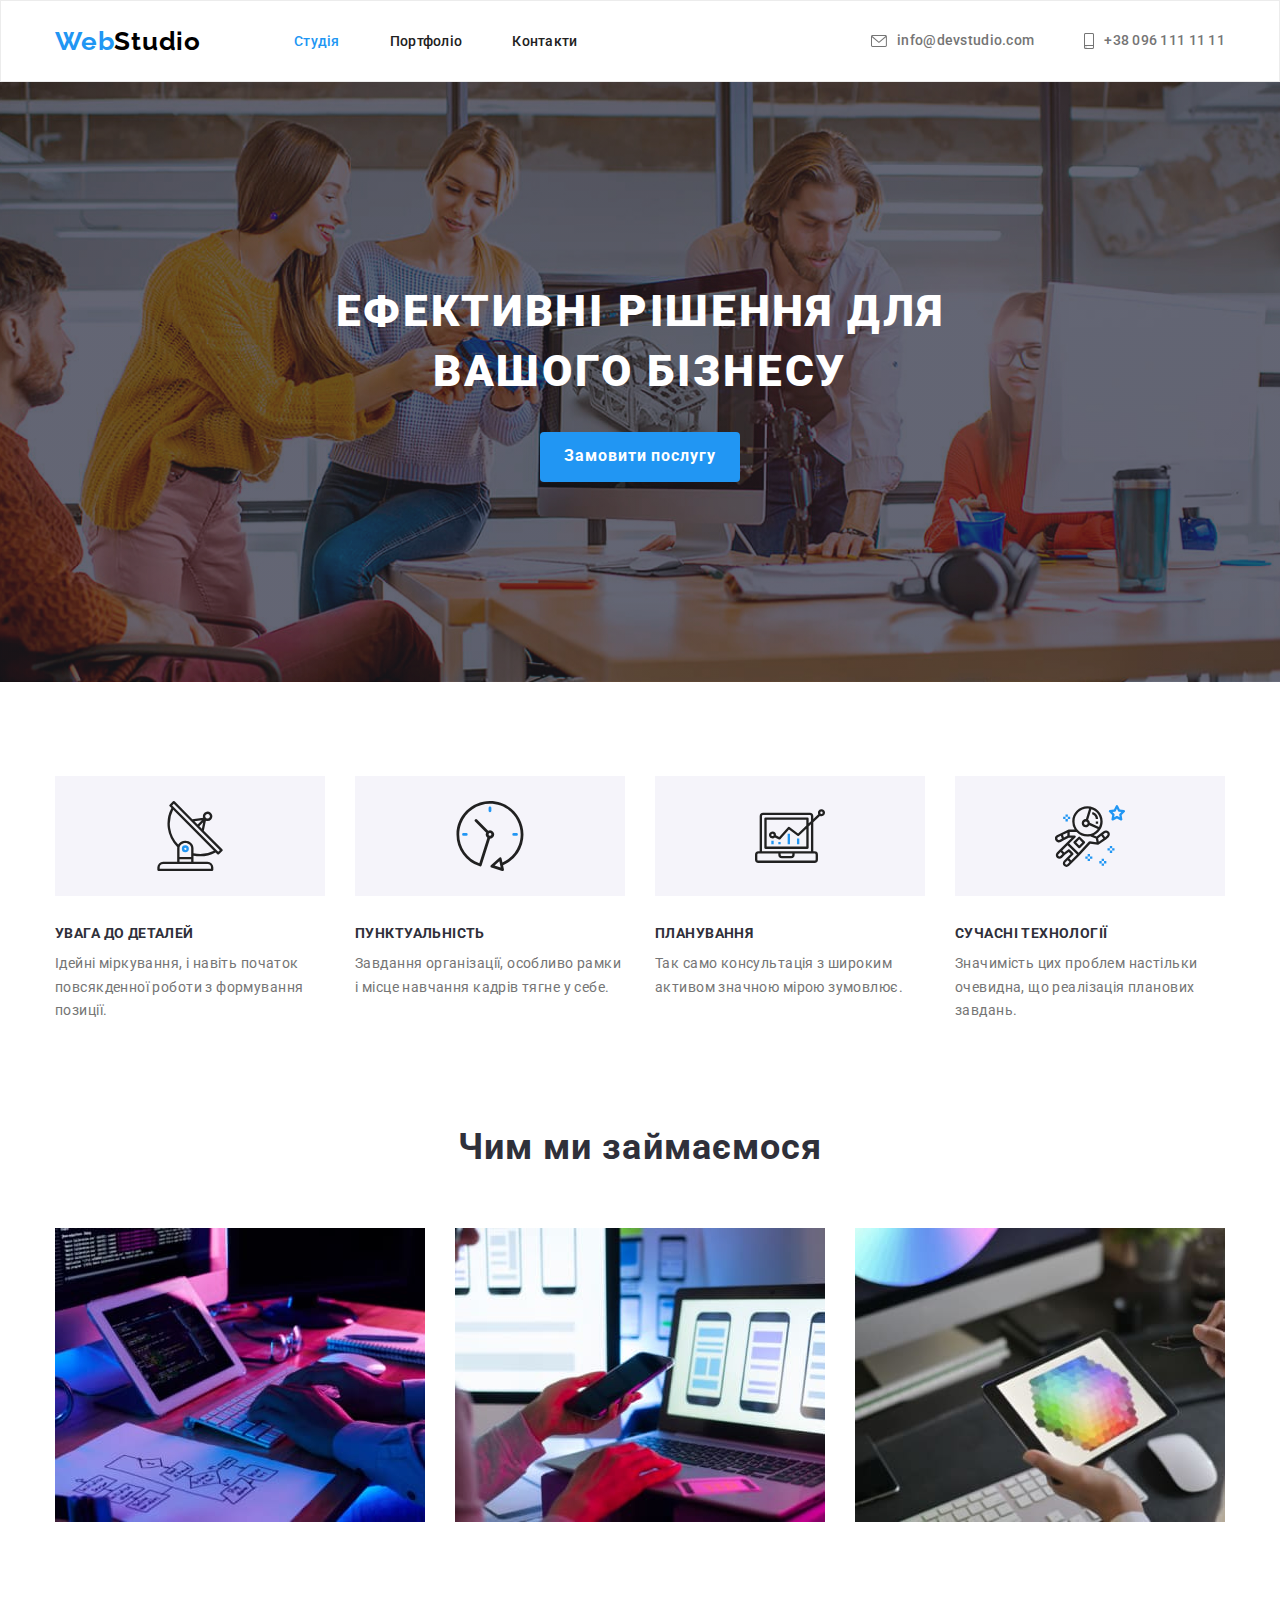
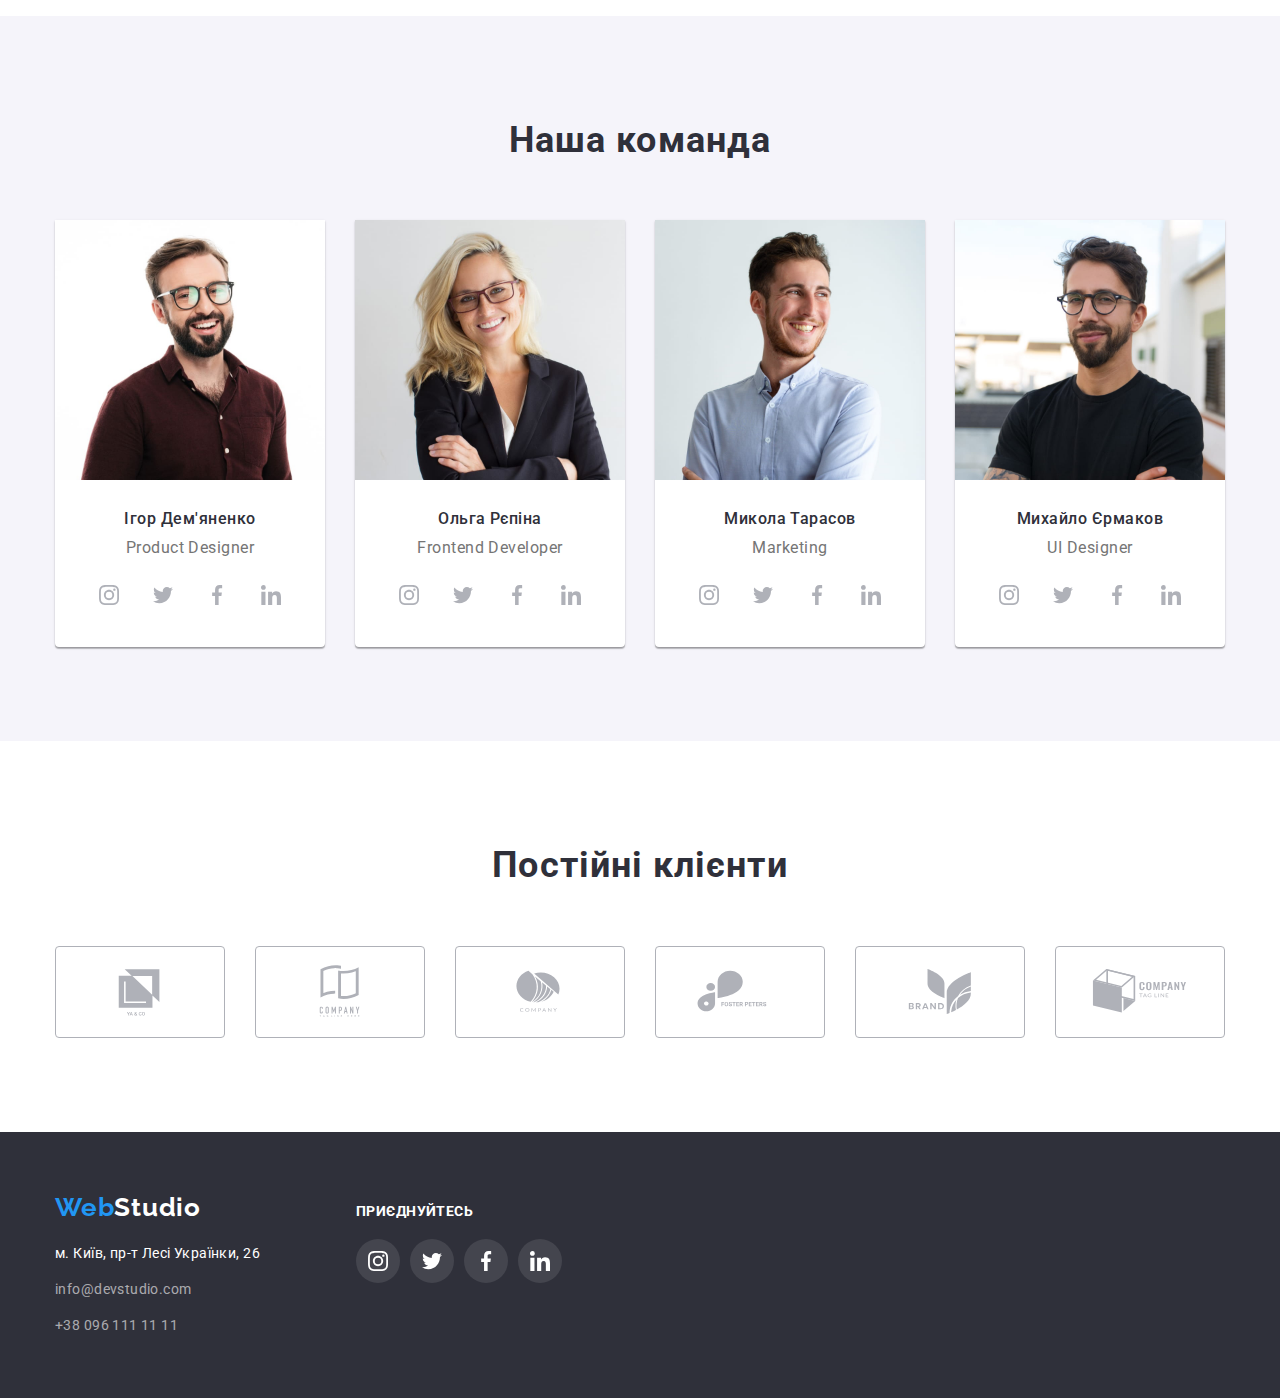
==== index.html @ c1d5f066 "Initial commit" ====
<!DOCTYPE html>
<html lang="uk">
  <head>
    <meta charset="UTF-8" />
    <meta http-equiv="X-UA-Compatible" content="IE=edge" />
    <meta name="viewport" content="width=device-width, initial-scale=1.0" />
    <title>Document</title>
    <!-- Шріфти -->

    <link
      href="https://fonts.googleapis.com/css2?family=Oleo+Script&family=Raleway:wght@700&family=Roboto:wght@400;500;700;900&display=swap"
      rel="stylesheet"
    />
    <link rel="preconnect" href="https://fonts.googleapis.com" />
    <link rel="preconnect" href="https://fonts.gstatic.com" crossorigin />

    <!-- Нормалізатор -->
    <link
      rel="stylesheet"
      href="https://cdnjs.cloudflare.com/ajax/libs/modern-normalize/1.1.0/modern-normalize.css"
    />
    <!-- Стилі CSS -->

    <link rel="stylesheet" href="./css/styles.css" />
  </head>
  <body>
    <!-- Шапка -->

    <header class="page-header">
      <!-- Навигація -->

      <div class="container">
        <div class="nav-contact">
          <nav class="site-nav">
            <a href="./index.html" class="logo">
              <span class="logo-accent">Web</span>Studio
            </a>
            <ul class="nav-links list">
              <li class="navi-links">
                <a href="./index.html" class="links current">Студія</a>
              </li>
              <li class="navi-links">
                <a href="portfolio.html" class="links">Портфоліо</a>
              </li>
              <li class="navi-links">
                <a href="./index.html" class="links">Контакти</a>
              </li>
            </ul>
          </nav>

          <!-- Контакти -->
          <ul class="contacts list">
            <li class="contacts-items">
              <a href="mailto:info@devstudio.com" class="contact-links list">
                <svg class="icon-contact" width="16" height="12">
                  <use href="./images/icons.svg#icon-envelope"></use>
                </svg>
              info@devstudio.com
              </a>
            </li>
            <li class="contacts-items">
              <a href="tel:+380961111111" class="contact-links list">
                <svg class="icon-contact" width="10" height="16">
                  <use href="./images/icons.svg#icon-smartphone"></use>
                </svg>
                +38 096 111 11 11
              </a>
            </li>
          </ul>
        </div>
      </div>
    </header>
    <main>
      <!-- Герой -->
      <section class="hero section">
        <div class="bg-image">
        <div class="container">
          <h1 class="hero-title">ЕФЕКТИВНІ РІШЕННЯ ДЛЯ ВАШОГО БІЗНЕСУ</h1>
          <button type="button" class="hero-btn">Замовити послугу</button>
        </div>
      </div>
      </section>
      <!-- Особливості -->
      <section class="section">
        <div class="container">
          <h2 class="visually-hidden">Особливості</h2>
          <ul class="feature list">
            <li class="features-items">
              <div class="features-container">
                <div class="icon">
              <svg width="70" height="70" class="feature-icons">
                <use href="./images/icons.svg#icon-antenna">
                </use> 
              </svg>
            </div>
              <h3 class="features-titles">УВАГА ДО ДЕТАЛЕЙ</h3>
              <p class="features-text">
                Ідейні міркування, і навіть початок повсякденної роботи з
                формування позиції.
              </p>
            </div>
            </li>
            <li class="features-items">
              <div class="features-container">
                <div class="icon">
              <svg width="70" height="70" class="feature-icons">
                <use href="./images/icons.svg#icon-clock">
                </use> 
              </svg>
            </div>
              <h3 class="features-titles">ПУНКТУАЛЬНІСТЬ</h3>
              <p class="features-text">
                Завдання організації, особливо рамки і місце навчання кадрів
                тягне у себе.
              </p>
            </div>
            </li>
            <li class="features-items">
              <div class="features-container">
                <div class="icon">
              <svg width="70" height="70" class="feature-icons">
                <use href="./images/icons.svg#icon-diagram">
                </use> 
              </svg>
              </div>
              <h3 class="features-titles">ПЛАНУВАННЯ</h3>
              <p class="features-text">
                Так само консультація з широким активом значною мірою зумовлює.
              </p>
            </div>
            </li>
            <li class="features-items">
              <div class="features-container">
                <div class="icon">
              <svg width="70" height="70" class="feature-icons">
                <use href="./images/icons.svg#icon-astronaut">
                </use> 
              </svg>
            </div>
              <h3 class="features-titles">СУЧАСНІ ТЕХНОЛОГІЇ</h3>
              <p class="features-text">
                Значимість цих проблем настільки очевидна, що реалізація
                планових завдань.
              </p>
            </div>
            </li>
          </ul>
        </div>
      </section>
      <!-- Чим займоемось -->
      <section class="about-us section">
        <div class="container">
          <h2 class="section-title">Чим ми займаємося</h2>
          <ul class="about-list list">
            <li>
              <img
                src="./images/box1.jpg"
                alt="Зображення процесу програмування"
                width="370"
              />
            </li>
            <li>
              <img
                src="./images/box2.jpg"
                alt="Зображення процесу дизайну блоків"
                width="370"
              />
            </li>
            <li>
              <img
                src="./images/box3.jpg"
                alt="Зображення процесу вибору кольору"
                width="370"
              />
            </li>
          </ul>
        </div>
      </section>
      <!-- Наша команда -->
      <section class="team section">
        <div class="container">
          <h2 class="section-title">Наша команда</h2>
          <ul class="team-list list">
            <li class="team-member">
              <img
                src="./images/img1.jpg"
                alt="Дизайнер продукта"
                width="270"
              />
              <div class="text">
                <h3 class="team-name">Ігор Дем'яненко</h3>
                <p lang="en" class="team-position">Product Designer</p>
               <!-- СОЦІАЛЬНІ МЕРЕЖІ  -->
                <ul class="team-social-list list">
                  <li class="team-social-item">
                    <a href="#" class="team-social-link link ">
                    <svg width="20" height="20" class="team-social-icons">
                    <use  href="./images/icons.svg#icon-instagram">
                    </use>
                  </svg>
                </a>
                </li>
                  <li class="team-social-item">
                    <a href="#" class="team-social-link link ">
                    <svg width="20" height="20" class="team-social-icons">
                    <use  href="./images/icons.svg#icon-twitter">
                    </use>
                  </svg>
                </a>
                </li>
                  <li class="team-social-item">
                    <a href="#" class="team-social-link link ">
                    <svg width="20" height="20" class="team-social-icons">
                    <use  href="./images/icons.svg#icon-facebook">
                    </use>
                  </svg>
                </a>
                </li>
                  <li class="team-social-item">
                    <a href="#" class="team-social-link link ">
                    <svg width="20" height="20" class="team-social-icons">
                    <use href="./images/icons.svg#icon-linkedin">
                    </use>
                  </svg>
                </a>
                </li>
                </ul>
              </div>
            </li>
            <li class="team-member">
              <img
                src="./images/img2.jpg"
                alt="Фронтенд розробник"
                width="270"
              />
              <div class="text">
                <h3 class="team-name">Ольга Рєпіна</h3>
                <p lang="en" class="team-position">Frontend Developer</p>
                <ul class="team-social-list list">
                  <li class="team-social-item">
                    <a href="#" class="team-social-link link ">
                    <svg width="20" height="20" class="team-social-icons">
                    <use  href="./images/icons.svg#icon-instagram">
                    </use>
                  </svg>
                </a>
                </li>
                  <li class="team-social-item">
                    <a href="#" class="team-social-link link ">
                    <svg width="20" height="20" class="team-social-icons">
                    <use  href="./images/icons.svg#icon-twitter">
                    </use>
                  </svg>
                </a>
                </li>
                  <li class="team-social-item">
                    <a href="#" class="team-social-link link ">
                    <svg width="20" height="20" class="team-social-icons">
                    <use  href="./images/icons.svg#icon-facebook">
                    </use>
                  </svg>
                </a>
                </li>
                  <li class="team-social-item">
                    <a href="#" class="team-social-link link ">
                    <svg width="20" height="20" class="team-social-icons">
                    <use href="./images/icons.svg#icon-linkedin">
                    </use>
                  </svg>
                </a>
                </li>
                </ul>
              </div>
            </li>
            <li class="team-member">
              <img src="./images/img3.jpg" alt="Маркетолог" width="270" />
              <div class="text">
                <h3 class="team-name">Микола Тарасов</h3>
                <p lang="en" class="team-position">Marketing</p>
                <ul class="team-social-list list">
                  <li class="team-social-item">
                    <a href="#" class="team-social-link link ">
                    <svg width="20" height="20" class="team-social-icons">
                    <use  href="./images/icons.svg#icon-instagram">
                    </use>
                  </svg>
                </a>
                </li>
                  <li class="team-social-item">
                    <a href="#" class="team-social-link link ">
                    <svg width="20" height="20" class="team-social-icons">
                    <use  href="./images/icons.svg#icon-twitter">
                    </use>
                  </svg>
                </a>
                </li>
                  <li class="team-social-item">
                    <a href="#" class="team-social-link link ">
                    <svg width="20" height="20" class="team-social-icons">
                    <use  href="./images/icons.svg#icon-facebook">
                    </use>
                  </svg>
                </a>
                </li>
                  <li class="team-social-item">
                    <a href="#" class="team-social-link link ">
                    <svg width="20" height="20" class="team-social-icons">
                    <use href="./images/icons.svg#icon-linkedin">
                    </use>
                  </svg>
                </a>
                </li>
                </ul>
              </div>
            </li>
            <li class="team-member">
              <img
                src="./images/img4.jpg"
                alt="Дизайнер інтерфейсу користувача"
                width="270"
              />
              <div class="text">
                <h3 class="team-name">Михайло Єрмаков</h3>
                <p lang="en" class="team-position">UI Designer</p>
                <ul class="team-social-list list">
                  <li class="team-social-item">
                    <a href="#" class="team-social-link link ">
                    <svg width="20" height="20" class="team-social-icons">
                    <use  href="./images/icons.svg#icon-instagram">
                    </use>
                  </svg>
                </a>
                </li>
                  <li class="team-social-item">
                    <a href="#" class="team-social-link link ">
                    <svg width="20" height="20" class="team-social-icons">
                    <use  href="./images/icons.svg#icon-twitter">
                    </use>
                  </svg>
                </a>
                </li>
                  <li class="team-social-item">
                    <a href="#" class="team-social-link link ">
                    <svg width="20" height="20" class="team-social-icons">
                    <use  href="./images/icons.svg#icon-facebook">
                    </use>
                  </svg>
                </a>
                </li>
                  <li class="team-social-item">
                    <a href="#" class="team-social-link link ">
                    <svg width="20" height="20" class="team-social-icons">
                    <use href="./images/icons.svg#icon-linkedin">
                    </use>
                  </svg>
                </a>
                </li>
                </ul>
              </div>
            </li>
          </ul>
        </div>
        </div>
      </section>
      <section class="customers section">
        <div class="container">
          <h2 class="section-title">Постійні клієнти</h2>
          <ul class="customer-list list">
            <li class="customer-item">
              <a href="#" class="customer-link link">
                <svg width="106" height="60" class="customer-icons">
                  <use href="./images/icons.svg#icon-logo"></use>
                </svg>
              </a>
            </li>
            <li class="customer-item">
              <a href="#" class="customer-link link">
                <svg width="106" height="60"  class="customer-icons">
                  <use href="./images/icons.svg#icon-logo-1"></use>
                </svg>
              </a>
            </li>
            <li class="customer-item">
              <a href="#" class="customer-link link">
                <svg width="106" height="60"  class="customer-icons">
                  <use href="./images/icons.svg#icon-logo-2"></use>
                </svg>
              </a>
            </li>
            <li class="customer-item">
              <a href="#" class="customer-link link">
                <svg width="170" height="60"  class="customer-icons">
                  <use href="./images/icons.svg#icon-logo-3"></use>
                </svg>
              </a>
            </li>
            <li class="customer-item">
              <a href="#" class="customer-link link">
                <svg width="106" height="60"  class="customer-icons">
                  <use href="./images/icons.svg#icon-logo-4"></use>
                </svg>
              </a>
            </li>
            <li class="customer-item">
              <a href="#" class="customer-link link">
                <svg width="106" height="60"  class="customer-icons">
                  <use href="./images/icons.svg#icon-logo-5"></use>
                </svg>
              </a>
            </li>
          </ul>
        </div>
      </section>
    </main>
    <!-- Адреса -->
    <footer class="footer">
      <div class="container footer-all">
        <div class=" footer-logo-address">
        <a href="./index.html" class="footer-logo"
          ><span class="footer-logo-accent">Web</span>Studio</a
        >
        <address class="footer-adr">
          <ul class="footer-contacts list">
            <li class="contact">
              <a href="https://goo.gl/maps/tn2TmSSjCfkxeCu89" class="address"
                >м. Київ, пр-т Лесі Українки, 26</a
              >
            </li>
            <li class="contact">
              <a href="mailto:info@devstudio.com" class="contact-links"
                >info@devstudio.com</a
              >
            </li>
            <li class="contact">
              <a href="tel:+380961111111" class="contact-links"
                >+38 096 111 11 11</a
              >
            </li>
          </ul>
        </address>
      </div>
        <div class="social-links">
            <h2 class="social-title">ПРИЄДНУЙТЕСЬ</h2>
            <ul class="footer-social-list list">
              <li class="footer-social-item">
                <a href="#" class="footer-social-link link ">
                <svg width="20" height="20" class="footer-social-icons">
                <use  href="./images/icons.svg#icon-instagram">
                </use>
              </svg>
            </a>
            </li>
              <li class="footer-social-item">
                <a href="#" class="footer-social-link link ">
                <svg width="20" height="20" class="footer-social-icons">
                <use  href="./images/icons.svg#icon-twitter">
                </use>
              </svg>
            </a>
            </li>
              <li class="footer-social-item">
                <a href="#" class="footer-social-link link ">
                <svg width="20" height="20" class="footer-social-icons">
                <use  href="./images/icons.svg#icon-facebook">
                </use>
              </svg>
            </a>
            </li>
              <li class="footer-social-item">
                <a href="#" class="footer-social-link link ">
                <svg width="20" height="20" class="footer-social-icons">
                <use href="./images/icons.svg#icon-linkedin">
                </use>
              </svg>
            </a>
            </li>
            </ul>
        </div>
      </div>
    </footer>
  </body>
</html>
---- css/styles.css ----
/*________TEXT COLORES________ */

/* primary-text-color #757575 grey + contacts */
/* secondary-text-color #212121 black */
/* third-text-color #FFFFFF white + adress rgba 0.6*/
/* accent-text-color #2196F3 blue */

/* ________BACKGROUND COLORS________ */
/* primary-bg-color #FFFFFF white */
/* secondary-bg-color #2F303A darck grey*/
/* third-bg-color #F5F4FA ash*/
/* forth-bg-color #f5f5f5 */

/* ________START________ */

:root {
  --logo: #000000;
  --btn-hover: #188ce8;
  --primary-text-color: #757575;
  --secondary-text-color: #212121;
  --third-text-color: #ffffff;
  --accent-text-color: #2196f3;
  --primary-bg-color: #ffffff;
  --secondary-bg-color: #2f303a;
  --third-bg-color: #f5f4fa;
  --forth-bg-color: #f5f5f5;
  --icons:#AFB1B8;
}
p,
h1,
h2,
h3,
h4,
h5,
h6 {
  margin: 0px;
}

ul {
  margin: 0px;
  padding-left: 0px;
}

body {
  font-family: "Roboto", sans-serif;
  background-color: var(--primary-bg-color);
  color: var(--secondary-bg-color);
  font-size: 14px;
}

.section {
  padding: 94px 0px;
}
.section:last-child {
  padding: 94px 0px;
}

.container {
  width: 1200px;
  padding: 0 15px;
  margin: 0 auto;
  /* background: teal;
  border: 1px solid red; */
}

/*________UTILITIES CLASSES________ */

.list {
  list-style: none;
  text-decoration: none;
  padding: 0px;
  margin: 0px;
}

img {
  display: block;
  max-width: 100%;
  height: auto;
}

h1,
h2,
h3,
h4,
h5,
h6,
p {
  margin: 0px;
}
ul,
ol {
  padding-left: 0px;
  margin: 0px;
}
/* ________ШАПКА________*/

.page-header {
  border: 1px solid #ECECEC;
}

.nav-contact {
  display: flex;
}
/*________НАВІГАЦІЯ________*/

.site-nav {
  display: flex;
  align-items: center;
  margin-right: auto;
}

.logo {
  margin-right: 93px;
  text-decoration: none;
  font-family: "Raleway";
  font-weight: 700;
  font-size: 26px;
  line-height: 1.19;
  letter-spacing: 0.03em;
  color: var(--logo);
}
.logo-accent {
  font-family: "Raleway" sans-serif;
  font-weight: 700;
  font-size: 26px;
  line-height: 1.19;
  letter-spacing: 0.03em;
  color: var(--accent-text-color);
}

.links {
  display: inline-block;
}
.nav-links .links {
  text-decoration: none;
  font-weight: 500;
  line-height: 1.14;
  letter-spacing: 0.02em;
  color: var(--secondary-text-color);
}
.nav-links {
  display: flex;
  align-items: center;
  gap: 50px;
}
.nav-links .links:hover,
.nav-links .links:focus {
  color: var(--accent-text-color);
}
.nav-links:last-child {
  margin-right: auto;
}
.nav-links .current {
  color: var(--accent-text-color);
}

/* ________КОНТАКТИ________*/

.contacts .contact-links {
  color: var(--primary-text-color);
  font-weight: 500;
  line-height: 1.14;
  letter-spacing: 0.02em;
}

.contact-links{
  display: flex;
  align-items: center;
}

.icon-contact{
  margin-right: 10px;
  fill: currentColor;
}
.contacts .contact-links:hover{
  color: var(--accent-text-color);
}
.contact-links:hover .icon-contact{
fill: var(--accent-text-color);
}
.contacts {
  display: flex;
  align-items: center;
}

.contacts-items {
  padding: 32px 0;
  margin-right: 50px;
}

.contacts-items:last-child {
  margin-right: 0px;
}



/* ________ГЕРОЙ________*/

.hero {
  padding-top: 200px;
  padding-bottom: 200px;
  margin: 0 auto;
  text-align: center;
  background-color: var(--secondary-bg-color);
  background-image: linear-gradient( rgba(47, 48, 58, 0.4),rgba(47, 48, 58, 0.4)), url(../images/hero-img.jpg);
  background-repeat: no-repeat;
  background-size: cover; 
  background-position: center;
  max-width: 1600px;

}


.hero-title {
  margin-bottom: 30px;
  margin-left: auto;
  margin-right: auto;
  width: 696px;
  white-space: normal;
  font-weight: 900;
  font-size: 44px;
  line-height: 1.36;
  text-align: center;
  letter-spacing: 0.06em;
  text-transform: uppercase;

  color: var(--third-text-color);
}
.hero-btn {
  border-radius: 4px;
  padding: 10px 24px;
  display: inline-block;
  min-width: 200px;
  min-height: 50px;
  text-align: center;

  background-color: var(--accent-text-color);
  color: var(--third-text-color);
  font-family: inherit;
  font-weight: 700;
  font-size: 16px;
  letter-spacing: 0.06em;
  border: none;
  cursor: pointer;
}
.hero-btn:hover,
.hero-btn:focus {
  background-color: var(--btn-hover);
}

/* ________ОСОБЛИВОСТІ________*/

.feature {
  display: flex;
}


.features-items {
  margin-right: 30px;
  width: 270px;
}
.features-items:last-child {
  margin-right: 0px;
}
.features-container{
  
}
.icon{
  display: flex;
  justify-content: center;
  align-items: center;
  padding: 25px 100px;
  background-color: var(--third-bg-color);
  margin-bottom: 30px;
}
.feature-icons{
}

.features-titles {
  margin-bottom: 10px;
  font-size: 14px;
  line-height: 1.14;
  letter-spacing: 0.03em;
  text-transform: uppercase;
}
.features-text {
  line-height: 1.71;
  letter-spacing: 0.03em;
  color: var(--primary-text-color);
}

/* ________ЧИМ ЗАЙМАЄМОСЬ________*/

.about-us {
  padding-top: 0px;
}
.about-list {
  display: flex;
  gap: 30px;
}
/* title */
.section-title {
  margin-bottom: 50px;
  font-size: 36px;
  line-height: 1.67;
  text-align: center;
  letter-spacing: 0.03em;
}

/* ________НАША КОМАНДА________*/

.team {
  background-color: var(--third-bg-color);
}

.team-list {
  display: flex;
  gap: 30px;
}
.team-member {
  text-align: center;
  background-color: var(--primary-bg-color);
  box-shadow: 0px 1px 3px rgba(0, 0, 0, 0.12), 0px 1px 1px rgba(0, 0, 0, 0.14),
    0px 2px 1px rgba(0, 0, 0, 0.2);
  border-radius: 0px 0px 4px 4px;
}

.text {
  padding: 30px 0;
}

.team-name {
  margin-bottom: 10px;
  font-weight: 500;
  font-size: 16px;
  line-height: 1.18;
  letter-spacing: 0.03em;
}

.team-position {
  font-size: 16px;
  line-height: 1.18;
  letter-spacing: 0.03em;
  margin-bottom: 16px;

  color: var(--primary-text-color);
}
/* ______СОЦІАЛЬНІ МЕРЕЖІ______ */
.team-social-list {
  display: flex;
  justify-content: center;
  align-items: center;
}

.team-social-item {
  width: 44px;
  height: 44px;
}
.team-social-item:not(:last-child){
  margin-right: 10px;
}

.team-social-link {
width: 100%;
height: 100%;
display: flex;
background-color:var(--primary-bg-color);
border-radius: 50%;
justify-content: center;
align-items: center;
}

.team-social-link:hover .team-social-icons,
.team-social-link:focus .team-social-icons
{
  fill: var(--third-text-color);
}
.team-social-link:hover,
.team-social-link:focus
{
  background-color: var(--accent-text-color);
}
.team-social-icons {
  fill: var(--icons);
}


/*________ПОСТІЙНІ КЛІЄНТИ________*/



.customer-list{
  display: flex;
  justify-content: center;
  align-items: center;
}

.customer-item {
  width: 170px;
  height: 92px;
}

.customer-item:not(:last-child){
margin-right: 30px;
}

.customer-link {
  width: 100%;
  height: 100%;
  display: flex;
  justify-content: center;
  align-items: center;
  border: 1px solid #AFB1B8;
  border-radius: 4px;
}


.customer-link:hover .customer-icons,
.customer-link:focus .customer-icons{
  fill: var(--accent-text-color);
}
.customer-link:hover,
.customer-link:focus{
  border-color: var(--accent-text-color);
}

.customer-icons {
  fill: var(--icons);
}



/*________АДРЕСА________*/

.footer {
  padding: 60px 0;
  background-color: var(--secondary-bg-color);
}
.footer-logo {
  display: inline-block;
  margin-bottom: 20px;
  text-decoration: none;
  font-family: "Raleway";
  font-weight: 700;
  font-size: 26px;
  line-height: 1.19;
  letter-spacing: 0.03em;
  color: var(--third-text-color);
}
.footer-logo-accent {
  font-family: "Raleway";
  font-weight: 700;
  font-size: 26px;
  line-height: 1.19;
  letter-spacing: 0.03em;
  color: var(--accent-text-color);
}
.footer-adr {
  font-style: normal;
}
.footer-contacts {
  margin-bottom: 12px;
}
.footer-contacts:last-child {
  margin-bottom: 0;
}
.address {
  display: block;
  text-decoration: none;
  font-size: 14px;
  line-height: 1.71;
  letter-spacing: 0.03em;
  color: var(--third-text-color);
}
.contact {
  display: block;
  margin-bottom: 12px;
}

.contact:last-child {
  margin-bottom: 0;
}

.contact-links {
  line-height: 1.71;
  letter-spacing: 0.03em;
  color: rgba(255, 255, 255, 0.6);
  text-decoration: none;
}
.contact-links:hover,
.contact-links:focus {
  color: var(--accent-text-color);
}
 .contact-links{
  display: flex;
 }


/* ---DIVS---- */
.footer-all{
  display: flex;
  align-items: baseline;
}
.footer-logo-address{
  min-width: 231px;
  margin-right: 70px;
}

.social-title {
  font-family: 'Roboto';
  font-style: normal;
  font-weight: 700;
  font-size: 14px;
  line-height: 1.14;
  letter-spacing: 0.03em;
  text-transform: uppercase;
  margin-bottom: 20px;
  color: var(--third-text-color);
}

.footer-social-list {
  display: flex;
  justify-content: center;
  align-items: center;
}

.footer-social-item {
  width: 44px;
  height: 44px;
}
.footer-social-item:not(:last-child){
  margin-right: 10px;
}

.footer-social-link {
width: 100%;
height: 100%;
display: flex;
background-color: #FFFFFF1A;
border-radius: 50%;
justify-content: center;
align-items: center;
}

.footer-social-link:hover .footer-social-icons,
footer-social-link:focus .footer-social-icons{
  fill: var(--third-text-color);
}
.footer-social-link:hover,
.footer-social-link:focus{
  background-color: var(--accent-text-color);
}
.footer-social-icons {
  fill:var(--third-text-color)
}
/*________ФІЛЬТР________*/

.portfolio {
}

.filtr {
  justify-content: center;
  display: flex;
  gap: 8px;
  margin-bottom: 50px;
}
.filtr-btn {
  padding: 6px 22px;
  border-radius: 4px;

  font-family: inherit;
  font-weight: 500;
  font-size: 16px;
  line-height: 1.62;
  letter-spacing: 0.03em;
  color: var(--secondary-text-color);
  border: transparent;
  cursor: pointer;
}
.filtr-btn:hover,
.filtr-btn:focus {
  background-color: var(--accent-text-color);
  color: var(--third-text-color);
  filter: drop-shadow(0px 4px 4px rgba(0, 0, 0, 0.25));
}

/*________СПИСОК САЙТІВ ФІЛЬТР________*/

.list-items {
  display: flex;
  flex-wrap: wrap;
  gap: 30px;
}

.website-item {
  max-width: 370px;
  width: calc((100%-60px) / 3);
  background: #ffffff;
  border: 1px solid #eeeeee;
}

.link-hover{
  display: inline-block;
}
.link-hover:hover{
  box-shadow: 0px 1px 1px rgba(0, 0, 0, 0.12), 0px 4px 4px rgba(0, 0, 0, 0.06), 1px 4px 6px rgba(0, 0, 0, 0.16);
}
.website-text {
  padding: 20px 24px;
}

.link {
  text-decoration: none;
}

/* items-title */
.project-title {
  margin-bottom: 4px;

  font-size: 18px;
  line-height: 2;
  letter-spacing: 0.06em;
  color: var(--secondary-text-color);
}
/* items-text */
.project-text {
  font-size: 16px;
  line-height: 1.9;
  letter-spacing: 0.03em;
  color: var(--primary-text-color);
}

.visually-hidden {
  position: absolute;
  width: 1px;
  height: 1px;
  margin: -1px;
  border: 0;
  padding: 0;

  white-space: nowrap;
  clip-path: inset(100%);
  clip: rect(0 0 0 0);
  overflow: hidden;
}
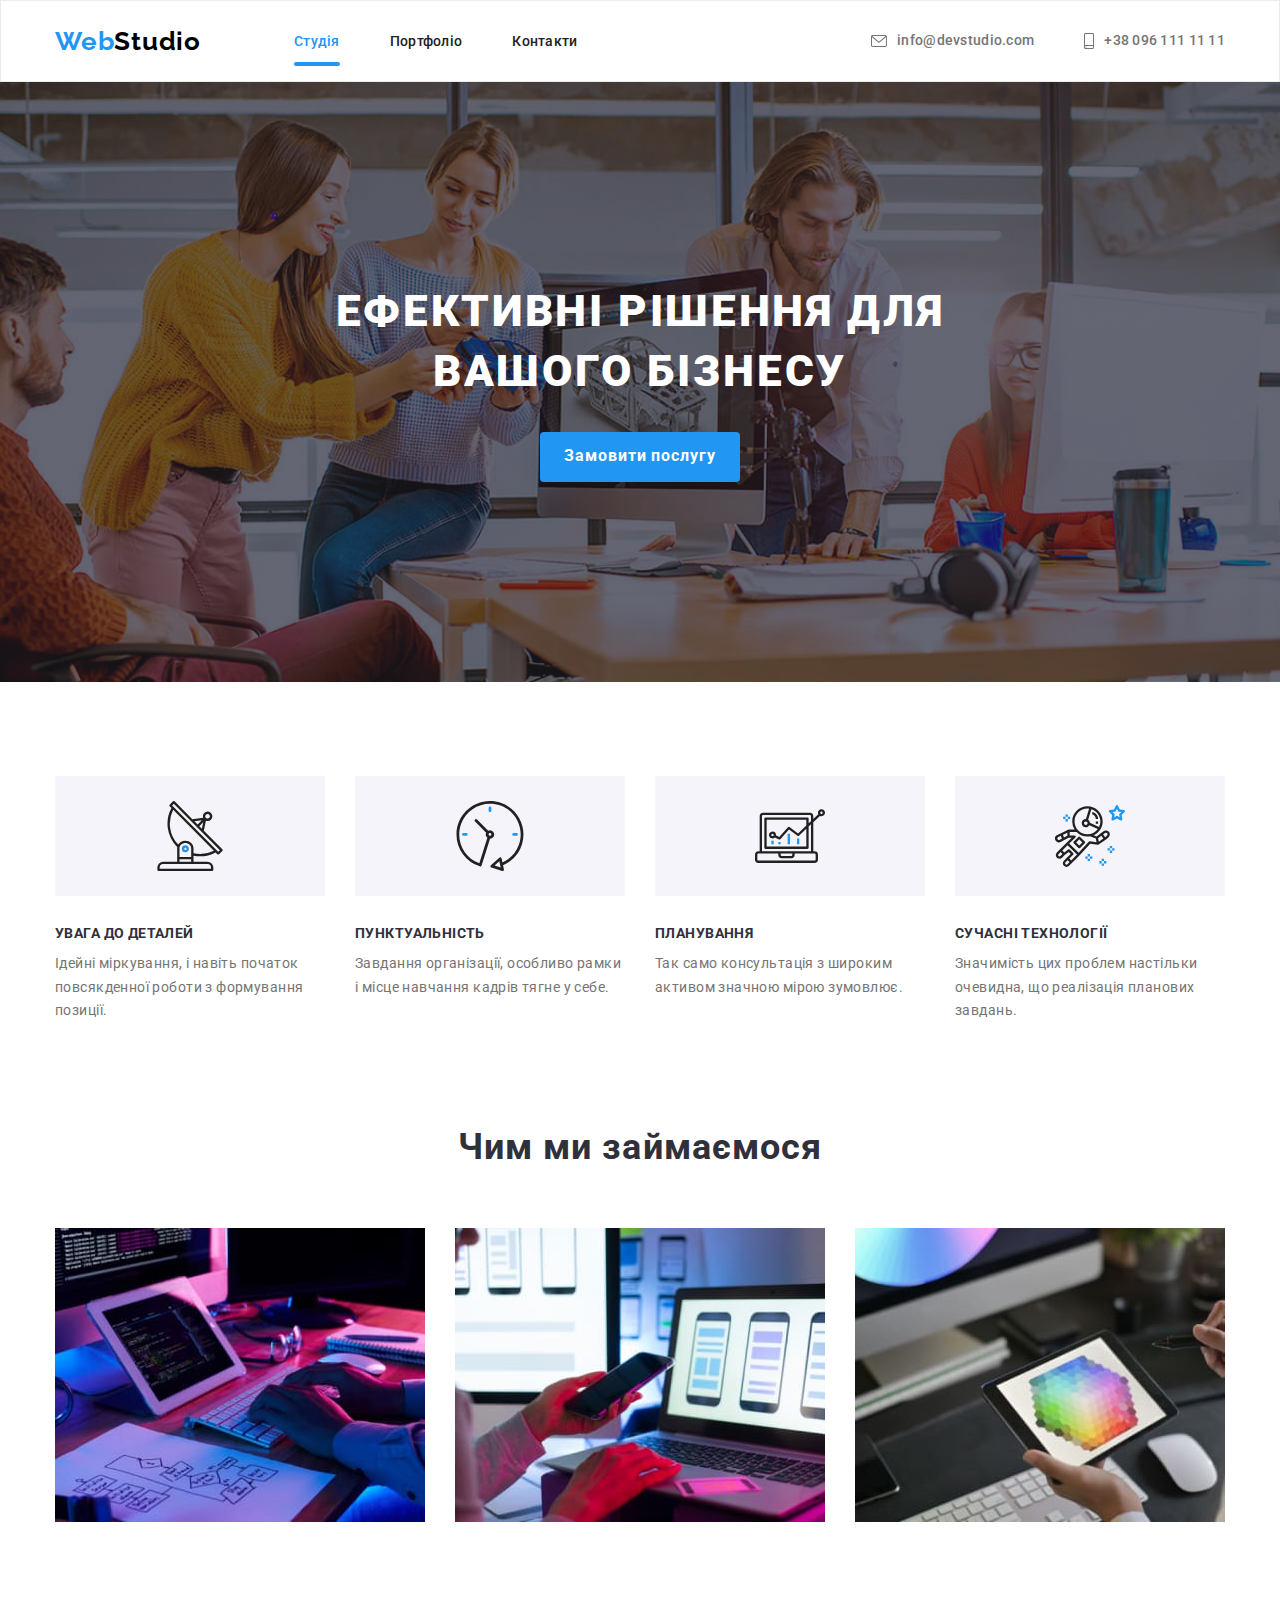
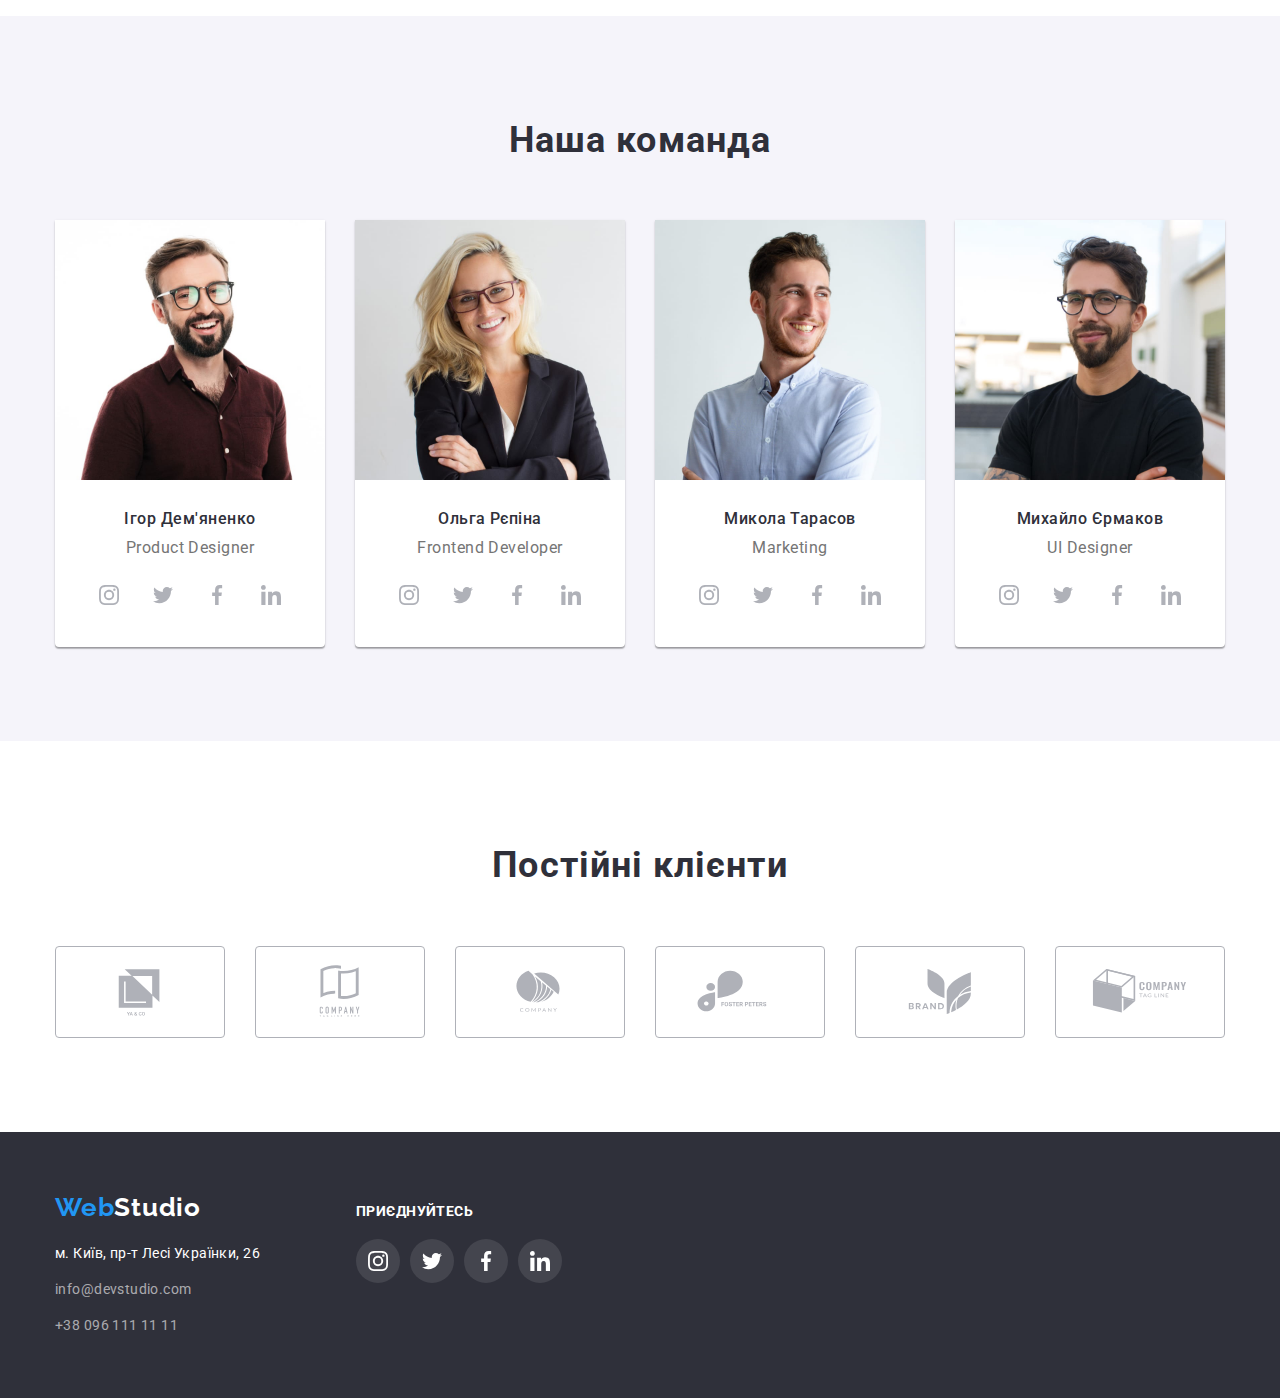
==== commit 9d1a3fd3: "hw5 add overflows" ====
--- a/index.html
+++ b/index.html
@@ -55,7 +55,7 @@
                 <svg class="icon-contact" width="16" height="12">
                   <use href="./images/icons.svg#icon-envelope"></use>
                 </svg>
-              info@devstudio.com
+                info@devstudio.com
               </a>
             </li>
             <li class="contacts-items">
@@ -74,11 +74,11 @@
       <!-- Герой -->
       <section class="hero section">
         <div class="bg-image">
-        <div class="container">
-          <h1 class="hero-title">ЕФЕКТИВНІ РІШЕННЯ ДЛЯ ВАШОГО БІЗНЕСУ</h1>
-          <button type="button" class="hero-btn">Замовити послугу</button>
-        </div>
-      </div>
+          <div class="container">
+            <h1 class="hero-title">ЕФЕКТИВНІ РІШЕННЯ ДЛЯ ВАШОГО БІЗНЕСУ</h1>
+            <button type="button" class="hero-btn">Замовити послугу</button>
+          </div>
+        </div>
       </section>
       <!-- Особливості -->
       <section class="section">
@@ -88,61 +88,58 @@
             <li class="features-items">
               <div class="features-container">
                 <div class="icon">
-              <svg width="70" height="70" class="feature-icons">
-                <use href="./images/icons.svg#icon-antenna">
-                </use> 
-              </svg>
-            </div>
-              <h3 class="features-titles">УВАГА ДО ДЕТАЛЕЙ</h3>
-              <p class="features-text">
-                Ідейні міркування, і навіть початок повсякденної роботи з
-                формування позиції.
-              </p>
-            </div>
+                  <svg width="70" height="70" class="feature-icons">
+                    <use href="./images/icons.svg#icon-antenna"></use>
+                  </svg>
+                </div>
+                <h3 class="features-titles">УВАГА ДО ДЕТАЛЕЙ</h3>
+                <p class="features-text">
+                  Ідейні міркування, і навіть початок повсякденної роботи з
+                  формування позиції.
+                </p>
+              </div>
             </li>
             <li class="features-items">
               <div class="features-container">
                 <div class="icon">
-              <svg width="70" height="70" class="feature-icons">
-                <use href="./images/icons.svg#icon-clock">
-                </use> 
-              </svg>
-            </div>
-              <h3 class="features-titles">ПУНКТУАЛЬНІСТЬ</h3>
-              <p class="features-text">
-                Завдання організації, особливо рамки і місце навчання кадрів
-                тягне у себе.
-              </p>
-            </div>
+                  <svg width="70" height="70" class="feature-icons">
+                    <use href="./images/icons.svg#icon-clock"></use>
+                  </svg>
+                </div>
+                <h3 class="features-titles">ПУНКТУАЛЬНІСТЬ</h3>
+                <p class="features-text">
+                  Завдання організації, особливо рамки і місце навчання кадрів
+                  тягне у себе.
+                </p>
+              </div>
             </li>
             <li class="features-items">
               <div class="features-container">
                 <div class="icon">
-              <svg width="70" height="70" class="feature-icons">
-                <use href="./images/icons.svg#icon-diagram">
-                </use> 
-              </svg>
-              </div>
-              <h3 class="features-titles">ПЛАНУВАННЯ</h3>
-              <p class="features-text">
-                Так само консультація з широким активом значною мірою зумовлює.
-              </p>
-            </div>
+                  <svg width="70" height="70" class="feature-icons">
+                    <use href="./images/icons.svg#icon-diagram"></use>
+                  </svg>
+                </div>
+                <h3 class="features-titles">ПЛАНУВАННЯ</h3>
+                <p class="features-text">
+                  Так само консультація з широким активом значною мірою
+                  зумовлює.
+                </p>
+              </div>
             </li>
             <li class="features-items">
               <div class="features-container">
                 <div class="icon">
-              <svg width="70" height="70" class="feature-icons">
-                <use href="./images/icons.svg#icon-astronaut">
-                </use> 
-              </svg>
-            </div>
-              <h3 class="features-titles">СУЧАСНІ ТЕХНОЛОГІЇ</h3>
-              <p class="features-text">
-                Значимість цих проблем настільки очевидна, що реалізація
-                планових завдань.
-              </p>
-            </div>
+                  <svg width="70" height="70" class="feature-icons">
+                    <use href="./images/icons.svg#icon-astronaut"></use>
+                  </svg>
+                </div>
+                <h3 class="features-titles">СУЧАСНІ ТЕХНОЛОГІЇ</h3>
+                <p class="features-text">
+                  Значимість цих проблем настільки очевидна, що реалізація
+                  планових завдань.
+                </p>
+              </div>
             </li>
           </ul>
         </div>
@@ -153,25 +150,36 @@
           <h2 class="section-title">Чим ми займаємося</h2>
           <ul class="about-list list">
             <li>
-              <img
-                src="./images/box1.jpg"
-                alt="Зображення процесу програмування"
-                width="370"
-              />
+              <div class="about-img">
+                <img
+                  src="./images/box1.jpg"
+                  alt="Зображення процесу програмування"
+                  width="370"
+                />
+                <p class="overlay-text">Десктопні додатки</p>
+              </div>
             </li>
             <li>
-              <img
-                src="./images/box2.jpg"
-                alt="Зображення процесу дизайну блоків"
-                width="370"
-              />
+              <div class="about-img">
+                <img
+                  src="./images/box2.jpg"
+                  alt="Зображення процесу дизайну блоків"
+                  width="370"
+                />
+                <p class="overlay-text">Мобільні додатки</p>
+              </div>
             </li>
             <li>
-              <img
-                src="./images/box3.jpg"
-                alt="Зображення процесу вибору кольору"
-                width="370"
-              />
+              <div class="about-img">
+                <img
+                  src="./images/box3.jpg"
+                  alt="Зображення процесу вибору кольору"
+                  width="370"
+                />
+                <div class="overlay-text">
+                  <p>Дизайнерські рішення</p>
+                </div>
+              </div>
             </li>
           </ul>
         </div>
@@ -190,40 +198,36 @@
               <div class="text">
                 <h3 class="team-name">Ігор Дем'яненко</h3>
                 <p lang="en" class="team-position">Product Designer</p>
-               <!-- СОЦІАЛЬНІ МЕРЕЖІ  -->
+                <!-- СОЦІАЛЬНІ МЕРЕЖІ  -->
                 <ul class="team-social-list list">
                   <li class="team-social-item">
-                    <a href="#" class="team-social-link link ">
-                    <svg width="20" height="20" class="team-social-icons">
-                    <use  href="./images/icons.svg#icon-instagram">
-                    </use>
-                  </svg>
-                </a>
-                </li>
-                  <li class="team-social-item">
-                    <a href="#" class="team-social-link link ">
-                    <svg width="20" height="20" class="team-social-icons">
-                    <use  href="./images/icons.svg#icon-twitter">
-                    </use>
-                  </svg>
-                </a>
-                </li>
-                  <li class="team-social-item">
-                    <a href="#" class="team-social-link link ">
-                    <svg width="20" height="20" class="team-social-icons">
-                    <use  href="./images/icons.svg#icon-facebook">
-                    </use>
-                  </svg>
-                </a>
-                </li>
-                  <li class="team-social-item">
-                    <a href="#" class="team-social-link link ">
-                    <svg width="20" height="20" class="team-social-icons">
-                    <use href="./images/icons.svg#icon-linkedin">
-                    </use>
-                  </svg>
-                </a>
-                </li>
+                    <a href="#" class="team-social-link link">
+                      <svg width="20" height="20" class="team-social-icons">
+                        <use href="./images/icons.svg#icon-instagram"></use>
+                      </svg>
+                    </a>
+                  </li>
+                  <li class="team-social-item">
+                    <a href="#" class="team-social-link link">
+                      <svg width="20" height="20" class="team-social-icons">
+                        <use href="./images/icons.svg#icon-twitter"></use>
+                      </svg>
+                    </a>
+                  </li>
+                  <li class="team-social-item">
+                    <a href="#" class="team-social-link link">
+                      <svg width="20" height="20" class="team-social-icons">
+                        <use href="./images/icons.svg#icon-facebook"></use>
+                      </svg>
+                    </a>
+                  </li>
+                  <li class="team-social-item">
+                    <a href="#" class="team-social-link link">
+                      <svg width="20" height="20" class="team-social-icons">
+                        <use href="./images/icons.svg#icon-linkedin"></use>
+                      </svg>
+                    </a>
+                  </li>
                 </ul>
               </div>
             </li>
@@ -238,37 +242,33 @@
                 <p lang="en" class="team-position">Frontend Developer</p>
                 <ul class="team-social-list list">
                   <li class="team-social-item">
-                    <a href="#" class="team-social-link link ">
-                    <svg width="20" height="20" class="team-social-icons">
-                    <use  href="./images/icons.svg#icon-instagram">
-                    </use>
-                  </svg>
-                </a>
-                </li>
-                  <li class="team-social-item">
-                    <a href="#" class="team-social-link link ">
-                    <svg width="20" height="20" class="team-social-icons">
-                    <use  href="./images/icons.svg#icon-twitter">
-                    </use>
-                  </svg>
-                </a>
-                </li>
-                  <li class="team-social-item">
-                    <a href="#" class="team-social-link link ">
-                    <svg width="20" height="20" class="team-social-icons">
-                    <use  href="./images/icons.svg#icon-facebook">
-                    </use>
-                  </svg>
-                </a>
-                </li>
-                  <li class="team-social-item">
-                    <a href="#" class="team-social-link link ">
-                    <svg width="20" height="20" class="team-social-icons">
-                    <use href="./images/icons.svg#icon-linkedin">
-                    </use>
-                  </svg>
-                </a>
-                </li>
+                    <a href="#" class="team-social-link link">
+                      <svg width="20" height="20" class="team-social-icons">
+                        <use href="./images/icons.svg#icon-instagram"></use>
+                      </svg>
+                    </a>
+                  </li>
+                  <li class="team-social-item">
+                    <a href="#" class="team-social-link link">
+                      <svg width="20" height="20" class="team-social-icons">
+                        <use href="./images/icons.svg#icon-twitter"></use>
+                      </svg>
+                    </a>
+                  </li>
+                  <li class="team-social-item">
+                    <a href="#" class="team-social-link link">
+                      <svg width="20" height="20" class="team-social-icons">
+                        <use href="./images/icons.svg#icon-facebook"></use>
+                      </svg>
+                    </a>
+                  </li>
+                  <li class="team-social-item">
+                    <a href="#" class="team-social-link link">
+                      <svg width="20" height="20" class="team-social-icons">
+                        <use href="./images/icons.svg#icon-linkedin"></use>
+                      </svg>
+                    </a>
+                  </li>
                 </ul>
               </div>
             </li>
@@ -279,37 +279,33 @@
                 <p lang="en" class="team-position">Marketing</p>
                 <ul class="team-social-list list">
                   <li class="team-social-item">
-                    <a href="#" class="team-social-link link ">
-                    <svg width="20" height="20" class="team-social-icons">
-                    <use  href="./images/icons.svg#icon-instagram">
-                    </use>
-                  </svg>
-                </a>
-                </li>
-                  <li class="team-social-item">
-                    <a href="#" class="team-social-link link ">
-                    <svg width="20" height="20" class="team-social-icons">
-                    <use  href="./images/icons.svg#icon-twitter">
-                    </use>
-                  </svg>
-                </a>
-                </li>
-                  <li class="team-social-item">
-                    <a href="#" class="team-social-link link ">
-                    <svg width="20" height="20" class="team-social-icons">
-                    <use  href="./images/icons.svg#icon-facebook">
-                    </use>
-                  </svg>
-                </a>
-                </li>
-                  <li class="team-social-item">
-                    <a href="#" class="team-social-link link ">
-                    <svg width="20" height="20" class="team-social-icons">
-                    <use href="./images/icons.svg#icon-linkedin">
-                    </use>
-                  </svg>
-                </a>
-                </li>
+                    <a href="#" class="team-social-link link">
+                      <svg width="20" height="20" class="team-social-icons">
+                        <use href="./images/icons.svg#icon-instagram"></use>
+                      </svg>
+                    </a>
+                  </li>
+                  <li class="team-social-item">
+                    <a href="#" class="team-social-link link">
+                      <svg width="20" height="20" class="team-social-icons">
+                        <use href="./images/icons.svg#icon-twitter"></use>
+                      </svg>
+                    </a>
+                  </li>
+                  <li class="team-social-item">
+                    <a href="#" class="team-social-link link">
+                      <svg width="20" height="20" class="team-social-icons">
+                        <use href="./images/icons.svg#icon-facebook"></use>
+                      </svg>
+                    </a>
+                  </li>
+                  <li class="team-social-item">
+                    <a href="#" class="team-social-link link">
+                      <svg width="20" height="20" class="team-social-icons">
+                        <use href="./images/icons.svg#icon-linkedin"></use>
+                      </svg>
+                    </a>
+                  </li>
                 </ul>
               </div>
             </li>
@@ -324,42 +320,37 @@
                 <p lang="en" class="team-position">UI Designer</p>
                 <ul class="team-social-list list">
                   <li class="team-social-item">
-                    <a href="#" class="team-social-link link ">
-                    <svg width="20" height="20" class="team-social-icons">
-                    <use  href="./images/icons.svg#icon-instagram">
-                    </use>
-                  </svg>
-                </a>
-                </li>
-                  <li class="team-social-item">
-                    <a href="#" class="team-social-link link ">
-                    <svg width="20" height="20" class="team-social-icons">
-                    <use  href="./images/icons.svg#icon-twitter">
-                    </use>
-                  </svg>
-                </a>
-                </li>
-                  <li class="team-social-item">
-                    <a href="#" class="team-social-link link ">
-                    <svg width="20" height="20" class="team-social-icons">
-                    <use  href="./images/icons.svg#icon-facebook">
-                    </use>
-                  </svg>
-                </a>
-                </li>
-                  <li class="team-social-item">
-                    <a href="#" class="team-social-link link ">
-                    <svg width="20" height="20" class="team-social-icons">
-                    <use href="./images/icons.svg#icon-linkedin">
-                    </use>
-                  </svg>
-                </a>
-                </li>
+                    <a href="#" class="team-social-link link">
+                      <svg width="20" height="20" class="team-social-icons">
+                        <use href="./images/icons.svg#icon-instagram"></use>
+                      </svg>
+                    </a>
+                  </li>
+                  <li class="team-social-item">
+                    <a href="#" class="team-social-link link">
+                      <svg width="20" height="20" class="team-social-icons">
+                        <use href="./images/icons.svg#icon-twitter"></use>
+                      </svg>
+                    </a>
+                  </li>
+                  <li class="team-social-item">
+                    <a href="#" class="team-social-link link">
+                      <svg width="20" height="20" class="team-social-icons">
+                        <use href="./images/icons.svg#icon-facebook"></use>
+                      </svg>
+                    </a>
+                  </li>
+                  <li class="team-social-item">
+                    <a href="#" class="team-social-link link">
+                      <svg width="20" height="20" class="team-social-icons">
+                        <use href="./images/icons.svg#icon-linkedin"></use>
+                      </svg>
+                    </a>
+                  </li>
                 </ul>
               </div>
             </li>
           </ul>
-        </div>
         </div>
       </section>
       <section class="customers section">
@@ -375,35 +366,35 @@
             </li>
             <li class="customer-item">
               <a href="#" class="customer-link link">
-                <svg width="106" height="60"  class="customer-icons">
+                <svg width="106" height="60" class="customer-icons">
                   <use href="./images/icons.svg#icon-logo-1"></use>
                 </svg>
               </a>
             </li>
             <li class="customer-item">
               <a href="#" class="customer-link link">
-                <svg width="106" height="60"  class="customer-icons">
+                <svg width="106" height="60" class="customer-icons">
                   <use href="./images/icons.svg#icon-logo-2"></use>
                 </svg>
               </a>
             </li>
             <li class="customer-item">
               <a href="#" class="customer-link link">
-                <svg width="170" height="60"  class="customer-icons">
+                <svg width="170" height="60" class="customer-icons">
                   <use href="./images/icons.svg#icon-logo-3"></use>
                 </svg>
               </a>
             </li>
             <li class="customer-item">
               <a href="#" class="customer-link link">
-                <svg width="106" height="60"  class="customer-icons">
+                <svg width="106" height="60" class="customer-icons">
                   <use href="./images/icons.svg#icon-logo-4"></use>
                 </svg>
               </a>
             </li>
             <li class="customer-item">
               <a href="#" class="customer-link link">
-                <svg width="106" height="60"  class="customer-icons">
+                <svg width="106" height="60" class="customer-icons">
                   <use href="./images/icons.svg#icon-logo-5"></use>
                 </svg>
               </a>
@@ -415,66 +406,62 @@
     <!-- Адреса -->
     <footer class="footer">
       <div class="container footer-all">
-        <div class=" footer-logo-address">
-        <a href="./index.html" class="footer-logo"
-          ><span class="footer-logo-accent">Web</span>Studio</a
-        >
-        <address class="footer-adr">
-          <ul class="footer-contacts list">
-            <li class="contact">
-              <a href="https://goo.gl/maps/tn2TmSSjCfkxeCu89" class="address"
-                >м. Київ, пр-т Лесі Українки, 26</a
-              >
-            </li>
-            <li class="contact">
-              <a href="mailto:info@devstudio.com" class="contact-links"
-                >info@devstudio.com</a
-              >
-            </li>
-            <li class="contact">
-              <a href="tel:+380961111111" class="contact-links"
-                >+38 096 111 11 11</a
-              >
-            </li>
-          </ul>
-        </address>
-      </div>
+        <div class="footer-logo-address">
+          <a href="./index.html" class="footer-logo"
+            ><span class="footer-logo-accent">Web</span>Studio</a
+          >
+          <address class="footer-adr">
+            <ul class="footer-contacts list">
+              <li class="contact">
+                <a href="https://goo.gl/maps/tn2TmSSjCfkxeCu89" class="address"
+                  >м. Київ, пр-т Лесі Українки, 26</a
+                >
+              </li>
+              <li class="contact">
+                <a href="mailto:info@devstudio.com" class="contact-links"
+                  >info@devstudio.com</a
+                >
+              </li>
+              <li class="contact">
+                <a href="tel:+380961111111" class="contact-links"
+                  >+38 096 111 11 11</a
+                >
+              </li>
+            </ul>
+          </address>
+        </div>
         <div class="social-links">
-            <h2 class="social-title">ПРИЄДНУЙТЕСЬ</h2>
-            <ul class="footer-social-list list">
-              <li class="footer-social-item">
-                <a href="#" class="footer-social-link link ">
+          <h2 class="social-title">ПРИЄДНУЙТЕСЬ</h2>
+          <ul class="footer-social-list list">
+            <li class="footer-social-item">
+              <a href="#" class="footer-social-link link">
                 <svg width="20" height="20" class="footer-social-icons">
-                <use  href="./images/icons.svg#icon-instagram">
-                </use>
-              </svg>
-            </a>
-            </li>
-              <li class="footer-social-item">
-                <a href="#" class="footer-social-link link ">
+                  <use href="./images/icons.svg#icon-instagram"></use>
+                </svg>
+              </a>
+            </li>
+            <li class="footer-social-item">
+              <a href="#" class="footer-social-link link">
                 <svg width="20" height="20" class="footer-social-icons">
-                <use  href="./images/icons.svg#icon-twitter">
-                </use>
-              </svg>
-            </a>
-            </li>
-              <li class="footer-social-item">
-                <a href="#" class="footer-social-link link ">
+                  <use href="./images/icons.svg#icon-twitter"></use>
+                </svg>
+              </a>
+            </li>
+            <li class="footer-social-item">
+              <a href="#" class="footer-social-link link">
                 <svg width="20" height="20" class="footer-social-icons">
-                <use  href="./images/icons.svg#icon-facebook">
-                </use>
-              </svg>
-            </a>
-            </li>
-              <li class="footer-social-item">
-                <a href="#" class="footer-social-link link ">
+                  <use href="./images/icons.svg#icon-facebook"></use>
+                </svg>
+              </a>
+            </li>
+            <li class="footer-social-item">
+              <a href="#" class="footer-social-link link">
                 <svg width="20" height="20" class="footer-social-icons">
-                <use href="./images/icons.svg#icon-linkedin">
-                </use>
-              </svg>
-            </a>
-            </li>
-            </ul>
+                  <use href="./images/icons.svg#icon-linkedin"></use>
+                </svg>
+              </a>
+            </li>
+          </ul>
         </div>
       </div>
     </footer>
--- a/css/styles.css
+++ b/css/styles.css
@@ -24,7 +24,8 @@
   --secondary-bg-color: #2f303a;
   --third-bg-color: #f5f4fa;
   --forth-bg-color: #f5f5f5;
-  --icons:#AFB1B8;
+  --icons: #afb1b8;
+  --transition: 250ms cubic-bezier(0.4, 0, 0.2, 1);
 }
 p,
 h1,
@@ -95,7 +96,7 @@
 /* ________ШАПКА________*/
 
 .page-header {
-  border: 1px solid #ECECEC;
+  border: 1px solid #ececec;
 }
 
 .nav-contact {
@@ -130,6 +131,18 @@
 
 .links {
   display: inline-block;
+  position: relative;
+}
+.links:hover::after,
+.links:focus::after {
+  content: "";
+  position: absolute;
+  top: 28px;
+  left: 0px;
+  width: 100%;
+  height: 4px;
+  border-radius: 2px;
+  background-color: var(--accent-text-color);
 }
 .nav-links .links {
   text-decoration: none;
@@ -147,11 +160,27 @@
 .nav-links .links:focus {
   color: var(--accent-text-color);
 }
+.nav-links .links:hover,
+.nav-links .links:focus {
+  transition: var(--transition);
+}
+
 .nav-links:last-child {
   margin-right: auto;
 }
 .nav-links .current {
   color: var(--accent-text-color);
+}
+
+.current::after {
+  content: "";
+  position: absolute;
+  top: 28px;
+  left: 0px;
+  width: 100%;
+  height: 4px;
+  border-radius: 2px;
+  background-color: var(--accent-text-color);
 }
 
 /* ________КОНТАКТИ________*/
@@ -163,20 +192,22 @@
   letter-spacing: 0.02em;
 }
 
-.contact-links{
-  display: flex;
-  align-items: center;
-}
-
-.icon-contact{
+.contact-links {
+  display: flex;
+  align-items: center;
+}
+
+.icon-contact {
   margin-right: 10px;
   fill: currentColor;
 }
-.contacts .contact-links:hover{
+.contacts .contact-links:hover {
   color: var(--accent-text-color);
-}
-.contact-links:hover .icon-contact{
-fill: var(--accent-text-color);
+  transition: var(--transition);
+}
+.contact-links:hover .icon-contact {
+  fill: var(--accent-text-color);
+  transition: var(--transition);
 }
 .contacts {
   display: flex;
@@ -191,8 +222,6 @@
 .contacts-items:last-child {
   margin-right: 0px;
 }
-
-
 
 /* ________ГЕРОЙ________*/
 
@@ -202,14 +231,16 @@
   margin: 0 auto;
   text-align: center;
   background-color: var(--secondary-bg-color);
-  background-image: linear-gradient( rgba(47, 48, 58, 0.4),rgba(47, 48, 58, 0.4)), url(../images/hero-img.jpg);
+  background-image: linear-gradient(
+      rgba(47, 48, 58, 0.4),
+      rgba(47, 48, 58, 0.4)
+    ),
+    url(../images/hero-img.jpg);
   background-repeat: no-repeat;
-  background-size: cover; 
+  background-size: cover;
   background-position: center;
   max-width: 1600px;
-
-}
-
+}
 
 .hero-title {
   margin-bottom: 30px;
@@ -246,6 +277,7 @@
 .hero-btn:hover,
 .hero-btn:focus {
   background-color: var(--btn-hover);
+  transition: var(--transition);
 }
 
 /* ________ОСОБЛИВОСТІ________*/
@@ -253,7 +285,6 @@
 .feature {
   display: flex;
 }
-
 
 .features-items {
   margin-right: 30px;
@@ -262,10 +293,9 @@
 .features-items:last-child {
   margin-right: 0px;
 }
-.features-container{
-  
-}
-.icon{
+.features-container {
+}
+.icon {
   display: flex;
   justify-content: center;
   align-items: center;
@@ -273,7 +303,7 @@
   background-color: var(--third-bg-color);
   margin-bottom: 30px;
 }
-.feature-icons{
+.feature-icons {
 }
 
 .features-titles {
@@ -298,6 +328,33 @@
   display: flex;
   gap: 30px;
 }
+.about-img {
+  position: relative;
+  overflow: hidden;
+}
+.about-img:hover .overlay-text {
+  transform: translateY(-100%);
+  transition: var(--transition);
+}
+.overlay-text {
+  position: absolute;
+  width: 100%;
+  height: auto;
+  padding-top: 27px;
+  padding-bottom: 27px;
+  background: rgba(47, 48, 58, 0.8);
+
+  font-family: "Roboto";
+  font-style: normal;
+  font-weight: 700;
+  font-size: 14px;
+  line-height: 1.14;
+  text-align: center;
+  letter-spacing: 0.03em;
+  text-transform: uppercase;
+  color: var(--third-text-color);
+}
+
 /* title */
 .section-title {
   margin-bottom: 50px;
@@ -356,40 +413,37 @@
   width: 44px;
   height: 44px;
 }
-.team-social-item:not(:last-child){
+.team-social-item:not(:last-child) {
   margin-right: 10px;
 }
 
 .team-social-link {
-width: 100%;
-height: 100%;
-display: flex;
-background-color:var(--primary-bg-color);
-border-radius: 50%;
-justify-content: center;
-align-items: center;
+  width: 100%;
+  height: 100%;
+  display: flex;
+  background-color: var(--primary-bg-color);
+  border-radius: 50%;
+  justify-content: center;
+  align-items: center;
 }
 
 .team-social-link:hover .team-social-icons,
-.team-social-link:focus .team-social-icons
-{
+.team-social-link:focus .team-social-icons {
   fill: var(--third-text-color);
+  transition: var(--transition);
 }
 .team-social-link:hover,
-.team-social-link:focus
-{
+.team-social-link:focus {
   background-color: var(--accent-text-color);
+  transition: var(--transition);
 }
 .team-social-icons {
   fill: var(--icons);
 }
 
-
 /*________ПОСТІЙНІ КЛІЄНТИ________*/
 
-
-
-.customer-list{
+.customer-list {
   display: flex;
   justify-content: center;
   align-items: center;
@@ -400,8 +454,8 @@
   height: 92px;
 }
 
-.customer-item:not(:last-child){
-margin-right: 30px;
+.customer-item:not(:last-child) {
+  margin-right: 30px;
 }
 
 .customer-link {
@@ -410,25 +464,24 @@
   display: flex;
   justify-content: center;
   align-items: center;
-  border: 1px solid #AFB1B8;
+  border: 1px solid #afb1b8;
   border-radius: 4px;
 }
 
-
 .customer-link:hover .customer-icons,
-.customer-link:focus .customer-icons{
+.customer-link:focus .customer-icons {
   fill: var(--accent-text-color);
+  transition: var(--transition);
 }
 .customer-link:hover,
-.customer-link:focus{
+.customer-link:focus {
   border-color: var(--accent-text-color);
+  transition: var(--transition);
 }
 
 .customer-icons {
   fill: var(--icons);
 }
-
-
 
 /*________АДРЕСА________*/
 
@@ -490,24 +543,24 @@
 .contact-links:hover,
 .contact-links:focus {
   color: var(--accent-text-color);
-}
- .contact-links{
-  display: flex;
- }
-
+  transition: var(--transition);
+}
+.contact-links {
+  display: flex;
+}
 
 /* ---DIVS---- */
-.footer-all{
+.footer-all {
   display: flex;
   align-items: baseline;
 }
-.footer-logo-address{
+.footer-logo-address {
   min-width: 231px;
   margin-right: 70px;
 }
 
 .social-title {
-  font-family: 'Roboto';
+  font-family: "Roboto";
   font-style: normal;
   font-weight: 700;
   font-size: 14px;
@@ -528,35 +581,34 @@
   width: 44px;
   height: 44px;
 }
-.footer-social-item:not(:last-child){
+.footer-social-item:not(:last-child) {
   margin-right: 10px;
 }
 
 .footer-social-link {
-width: 100%;
-height: 100%;
-display: flex;
-background-color: #FFFFFF1A;
-border-radius: 50%;
-justify-content: center;
-align-items: center;
+  width: 100%;
+  height: 100%;
+  display: flex;
+  background-color: #ffffff1a;
+  border-radius: 50%;
+  justify-content: center;
+  align-items: center;
 }
 
 .footer-social-link:hover .footer-social-icons,
-footer-social-link:focus .footer-social-icons{
+.footer-social-link:focus .footer-social-icons {
   fill: var(--third-text-color);
+  transition: var(--transition);
 }
 .footer-social-link:hover,
-.footer-social-link:focus{
+.footer-social-link:focus {
   background-color: var(--accent-text-color);
+  transition: var(--transition);
 }
 .footer-social-icons {
-  fill:var(--third-text-color)
+  fill: var(--third-text-color);
 }
 /*________ФІЛЬТР________*/
-
-.portfolio {
-}
 
 .filtr {
   justify-content: center;
@@ -581,7 +633,9 @@
 .filtr-btn:focus {
   background-color: var(--accent-text-color);
   color: var(--third-text-color);
-  filter: drop-shadow(0px 4px 4px rgba(0, 0, 0, 0.25));
+  box-shadow: 0px 3px 1px rgba(0, 0, 0, 0.1), 0px 1px 2px rgba(0, 0, 0, 0.08),
+    0px 2px 2px rgba(0, 0, 0, 0.12);
+  transition: var(--transition);
 }
 
 /*________СПИСОК САЙТІВ ФІЛЬТР________*/
@@ -599,12 +653,40 @@
   border: 1px solid #eeeeee;
 }
 
-.link-hover{
+.website-item:hover .overlay-filtr-text {
+  transform: translateY(0);
+}
+.link-hover {
   display: inline-block;
 }
-.link-hover:hover{
-  box-shadow: 0px 1px 1px rgba(0, 0, 0, 0.12), 0px 4px 4px rgba(0, 0, 0, 0.06), 1px 4px 6px rgba(0, 0, 0, 0.16);
-}
+.link-hover:hover {
+  box-shadow: 0px 1px 1px rgba(0, 0, 0, 0.12), 0px 4px 4px rgba(0, 0, 0, 0.06),
+    1px 4px 6px rgba(0, 0, 0, 0.16);
+  transition: var(--transition);
+}
+
+.overlay-filtr {
+  position: relative;
+  overflow: hidden;
+}
+.overlay-filtr-text {
+  position: absolute;
+  padding: 63px 24px;
+  height: 100%;
+  top: 0;
+  font-family: "Roboto";
+  font-style: normal;
+  font-weight: 400;
+  font-size: 18px;
+  line-height: 1.56;
+  letter-spacing: 0.03em;
+
+  color: var(--third-text-color);
+  background-color: #2196f3e5;
+  transform: translateY(100%);
+  transition: var(--transition);
+}
+
 .website-text {
   padding: 20px 24px;
 }
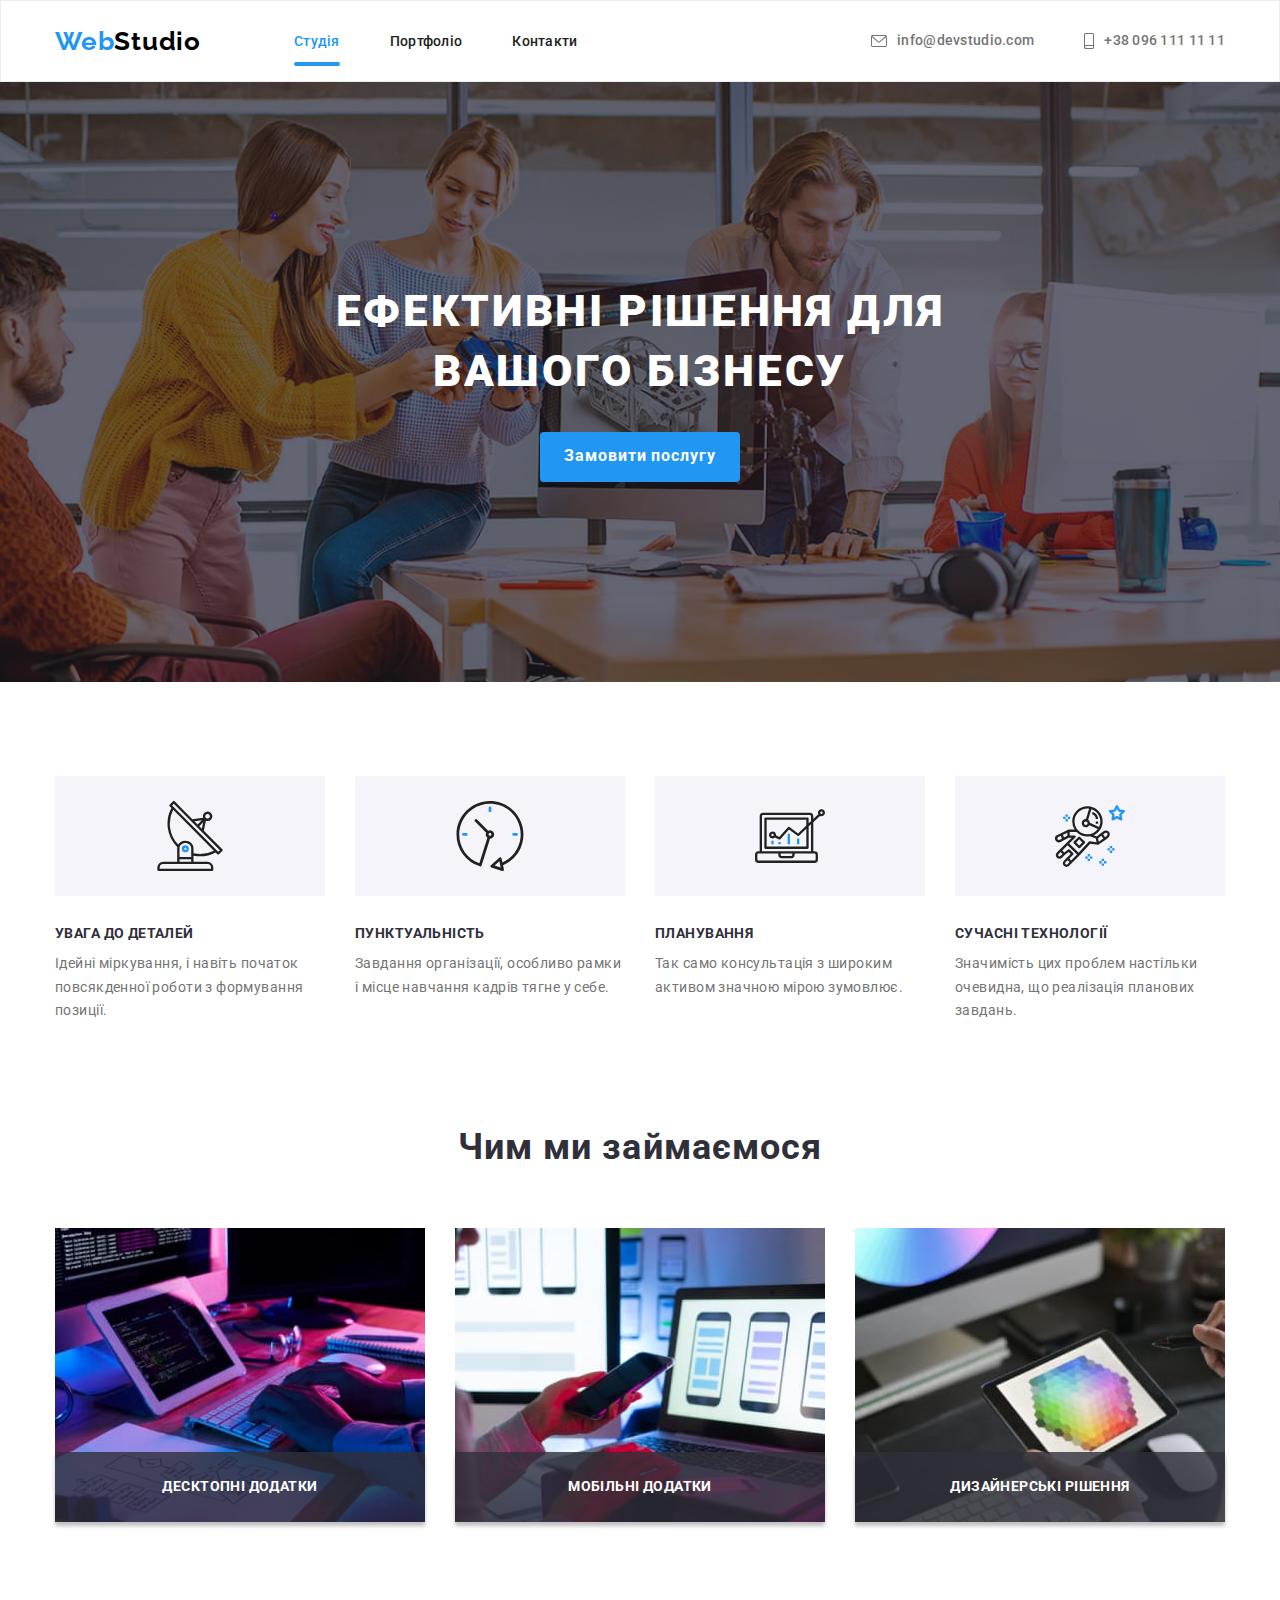
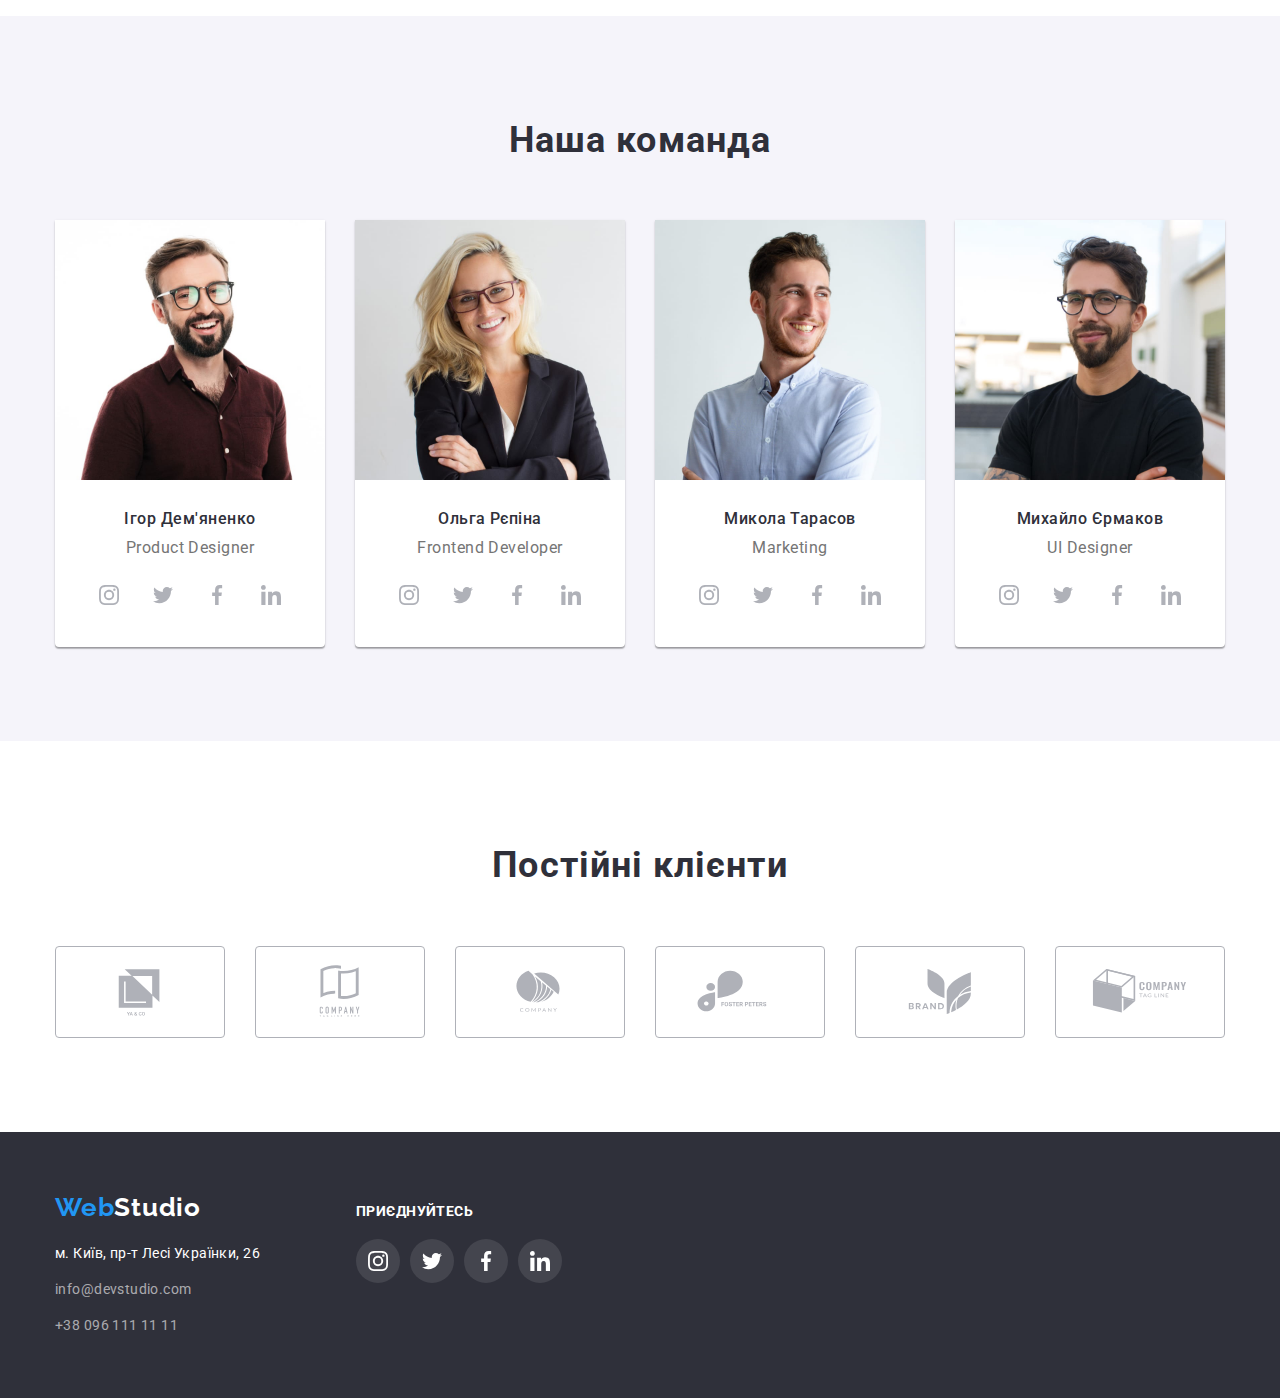
==== commit af687583: "hw 5 after corrections" ====
--- a/index.html
+++ b/index.html
@@ -9,16 +9,14 @@
 
     <link
       href="https://fonts.googleapis.com/css2?family=Oleo+Script&family=Raleway:wght@700&family=Roboto:wght@400;500;700;900&display=swap"
-      rel="stylesheet"
-    />
+      rel="stylesheet" />
     <link rel="preconnect" href="https://fonts.googleapis.com" />
     <link rel="preconnect" href="https://fonts.gstatic.com" crossorigin />
 
     <!-- Нормалізатор -->
     <link
       rel="stylesheet"
-      href="https://cdnjs.cloudflare.com/ajax/libs/modern-normalize/1.1.0/modern-normalize.css"
-    />
+      href="https://cdnjs.cloudflare.com/ajax/libs/modern-normalize/1.1.0/modern-normalize.css" />
     <!-- Стилі CSS -->
 
     <link rel="stylesheet" href="./css/styles.css" />
@@ -76,7 +74,9 @@
         <div class="bg-image">
           <div class="container">
             <h1 class="hero-title">ЕФЕКТИВНІ РІШЕННЯ ДЛЯ ВАШОГО БІЗНЕСУ</h1>
-            <button type="button" class="hero-btn">Замовити послугу</button>
+            <button data-modal-open type="button" class="hero-btn">
+              Замовити послугу
+            </button>
           </div>
         </div>
       </section>
@@ -154,8 +154,7 @@
                 <img
                   src="./images/box1.jpg"
                   alt="Зображення процесу програмування"
-                  width="370"
-                />
+                  width="370" />
                 <p class="overlay-text">Десктопні додатки</p>
               </div>
             </li>
@@ -164,8 +163,7 @@
                 <img
                   src="./images/box2.jpg"
                   alt="Зображення процесу дизайну блоків"
-                  width="370"
-                />
+                  width="370" />
                 <p class="overlay-text">Мобільні додатки</p>
               </div>
             </li>
@@ -174,8 +172,7 @@
                 <img
                   src="./images/box3.jpg"
                   alt="Зображення процесу вибору кольору"
-                  width="370"
-                />
+                  width="370" />
                 <div class="overlay-text">
                   <p>Дизайнерські рішення</p>
                 </div>
@@ -193,8 +190,7 @@
               <img
                 src="./images/img1.jpg"
                 alt="Дизайнер продукта"
-                width="270"
-              />
+                width="270" />
               <div class="text">
                 <h3 class="team-name">Ігор Дем'яненко</h3>
                 <p lang="en" class="team-position">Product Designer</p>
@@ -235,8 +231,7 @@
               <img
                 src="./images/img2.jpg"
                 alt="Фронтенд розробник"
-                width="270"
-              />
+                width="270" />
               <div class="text">
                 <h3 class="team-name">Ольга Рєпіна</h3>
                 <p lang="en" class="team-position">Frontend Developer</p>
@@ -313,8 +308,7 @@
               <img
                 src="./images/img4.jpg"
                 alt="Дизайнер інтерфейсу користувача"
-                width="270"
-              />
+                width="270" />
               <div class="text">
                 <h3 class="team-name">Михайло Єрмаков</h3>
                 <p lang="en" class="team-position">UI Designer</p>
@@ -463,7 +457,25 @@
             </li>
           </ul>
         </div>
+        <!-- <div class="footer-form">
+          <div class="form">
+            <h2 class="form-heading">Підпишіться на розсилку</h2>
+            <form name="signup-form">
+              <input class="form-input" type="email" placeholder="Email" />
+            </form>
+          </div>
+        </div> -->
       </div>
     </footer>
+    <div class="backdrop is-hidden" data-modal>
+      <div class="modal">
+        <button data-modal-close type="button" class="modal-close">
+          <svg width="18" height="18" class="svg-close">
+            <use href="./images/icons.svg#icon-close-black-18dp"></use>
+          </svg>
+        </button>
+      </div>
+    </div>
+    <script src="./js/modal.js"></script>
   </body>
 </html>
--- a/css/styles.css
+++ b/css/styles.css
@@ -25,7 +25,8 @@
   --third-bg-color: #f5f4fa;
   --forth-bg-color: #f5f5f5;
   --icons: #afb1b8;
-  --transition: 250ms cubic-bezier(0.4, 0, 0.2, 1);
+  --transition1: color 250ms cubic-bezier(0.4, 0, 0.2, 1);
+  --transition2: background-color 250ms cubic-bezier(0.4, 0, 0.2, 1);
 }
 p,
 h1,
@@ -150,6 +151,7 @@
   line-height: 1.14;
   letter-spacing: 0.02em;
   color: var(--secondary-text-color);
+  transition: var(--transition1);
 }
 .nav-links {
   display: flex;
@@ -159,10 +161,6 @@
 .nav-links .links:hover,
 .nav-links .links:focus {
   color: var(--accent-text-color);
-}
-.nav-links .links:hover,
-.nav-links .links:focus {
-  transition: var(--transition);
 }
 
 .nav-links:last-child {
@@ -177,12 +175,18 @@
   position: absolute;
   top: 28px;
   left: 0px;
+  bottom: -33px;
   width: 100%;
   height: 4px;
   border-radius: 2px;
   background-color: var(--accent-text-color);
 }
 
+.current {
+  transition-property: background-color;
+  transition-duration: 250ms;
+  transition-timing-function: cubic-bezier(0.4, 0, 0.2, 1);
+}
 /* ________КОНТАКТИ________*/
 
 .contacts .contact-links {
@@ -195,19 +199,19 @@
 .contact-links {
   display: flex;
   align-items: center;
+  transition: var(--transition1);
 }
 
 .icon-contact {
   margin-right: 10px;
   fill: currentColor;
+  transition: var(--transition1);
 }
 .contacts .contact-links:hover {
   color: var(--accent-text-color);
-  transition: var(--transition);
 }
 .contact-links:hover .icon-contact {
   fill: var(--accent-text-color);
-  transition: var(--transition);
 }
 .contacts {
   display: flex;
@@ -273,11 +277,12 @@
   letter-spacing: 0.06em;
   border: none;
   cursor: pointer;
+
+  transition: var(--transition2);
 }
 .hero-btn:hover,
 .hero-btn:focus {
   background-color: var(--btn-hover);
-  transition: var(--transition);
 }
 
 /* ________ОСОБЛИВОСТІ________*/
@@ -330,22 +335,20 @@
 }
 .about-img {
   position: relative;
-  overflow: hidden;
-}
-.about-img:hover .overlay-text {
-  transform: translateY(-100%);
-  transition: var(--transition);
-}
+  width: 370px;
+  min-height: ;
+}
+
 .overlay-text {
   position: absolute;
+  bottom: 0;
+  left: 0;
   width: 100%;
-  height: auto;
   padding-top: 27px;
   padding-bottom: 27px;
   background: rgba(47, 48, 58, 0.8);
-
-  font-family: "Roboto";
-  font-style: normal;
+  box-shadow: 0px 4px 4px rgba(0, 0, 0, 0.25);
+
   font-weight: 700;
   font-size: 14px;
   line-height: 1.14;
@@ -425,20 +428,24 @@
   border-radius: 50%;
   justify-content: center;
   align-items: center;
+  transition-property: background-color;
+  transition-duration: 250ms;
+  transition-timing-function: cubic-bezier(0.4, 0, 0.2, 1);
 }
 
 .team-social-link:hover .team-social-icons,
 .team-social-link:focus .team-social-icons {
   fill: var(--third-text-color);
-  transition: var(--transition);
 }
 .team-social-link:hover,
 .team-social-link:focus {
   background-color: var(--accent-text-color);
-  transition: var(--transition);
 }
 .team-social-icons {
   fill: var(--icons);
+  transition-property: fill;
+  transition-duration: 250ms;
+  transition-timing-function: cubic-bezier(0.4, 0, 0.2, 1);
 }
 
 /*________ПОСТІЙНІ КЛІЄНТИ________*/
@@ -466,21 +473,25 @@
   align-items: center;
   border: 1px solid #afb1b8;
   border-radius: 4px;
+  transition-property: border-color;
+  transition-duration: 250ms;
+  transition-timing-function: cubic-bezier(0.4, 0, 0.2, 1);
 }
 
 .customer-link:hover .customer-icons,
 .customer-link:focus .customer-icons {
   fill: var(--accent-text-color);
-  transition: var(--transition);
 }
 .customer-link:hover,
 .customer-link:focus {
   border-color: var(--accent-text-color);
-  transition: var(--transition);
 }
 
 .customer-icons {
   fill: var(--icons);
+  transition-property: fill;
+  transition-duration: 250ms;
+  transition-timing-function: cubic-bezier(0.4, 0, 0.2, 1);
 }
 
 /*________АДРЕСА________*/
@@ -543,7 +554,6 @@
 .contact-links:hover,
 .contact-links:focus {
   color: var(--accent-text-color);
-  transition: var(--transition);
 }
 .contact-links {
   display: flex;
@@ -557,6 +567,10 @@
 .footer-logo-address {
   min-width: 231px;
   margin-right: 70px;
+}
+
+.social-links {
+  margin-right: 93px;
 }
 
 .social-title {
@@ -589,24 +603,28 @@
   width: 100%;
   height: 100%;
   display: flex;
+  justify-content: center;
+  align-items: center;
   background-color: #ffffff1a;
   border-radius: 50%;
-  justify-content: center;
-  align-items: center;
+  transition-property: background-color;
+  transition-duration: 250ms;
+  transition-timing-function: calc(0.4, 0, 0.2, 1);
 }
 
 .footer-social-link:hover .footer-social-icons,
 .footer-social-link:focus .footer-social-icons {
   fill: var(--third-text-color);
-  transition: var(--transition);
 }
 .footer-social-link:hover,
 .footer-social-link:focus {
   background-color: var(--accent-text-color);
-  transition: var(--transition);
 }
 .footer-social-icons {
   fill: var(--third-text-color);
+  transition-property: fill;
+  transition-duration: 250ms;
+  transition-timing-function: calc(0.4, 0, 0.2, 1);
 }
 /*________ФІЛЬТР________*/
 
@@ -628,6 +646,11 @@
   color: var(--secondary-text-color);
   border: transparent;
   cursor: pointer;
+
+  transition-property: color;
+  transition-property: background-color;
+  transition-duration: 250ms;
+  transition-timing-function: calc(0.4, 0, 0.2, 1);
 }
 .filtr-btn:hover,
 .filtr-btn:focus {
@@ -635,7 +658,6 @@
   color: var(--third-text-color);
   box-shadow: 0px 3px 1px rgba(0, 0, 0, 0.1), 0px 1px 2px rgba(0, 0, 0, 0.08),
     0px 2px 2px rgba(0, 0, 0, 0.12);
-  transition: var(--transition);
 }
 
 /*________СПИСОК САЙТІВ ФІЛЬТР________*/
@@ -658,11 +680,14 @@
 }
 .link-hover {
   display: inline-block;
+
+  transition-property: box-shadow;
+  transition-duration: 250ms;
+  transition-timing-function: calc(0.4, 0, 0.2, 1);
 }
 .link-hover:hover {
   box-shadow: 0px 1px 1px rgba(0, 0, 0, 0.12), 0px 4px 4px rgba(0, 0, 0, 0.06),
     1px 4px 6px rgba(0, 0, 0, 0.16);
-  transition: var(--transition);
 }
 
 .overlay-filtr {
@@ -684,7 +709,10 @@
   color: var(--third-text-color);
   background-color: #2196f3e5;
   transform: translateY(100%);
-  transition: var(--transition);
+
+  transition-property: transform;
+  transition-duration: 250ms;
+  transition-timing-function: calc(0.4, 0, 0.2, 1);
 }
 
 .website-text {
@@ -725,3 +753,86 @@
   clip: rect(0 0 0 0);
   overflow: hidden;
 }
+
+.backdrop {
+  position: fixed;
+  top: 50%;
+  left: 50%;
+  transform: translate(-50%, -50%);
+  width: 100%;
+  height: 100%;
+  background: rgba(0, 0, 0, 0.2);
+  transition: opacity 300ms linear, visibility 300ms linear;
+}
+
+.modal {
+  position: absolute;
+  min-width: 528px;
+  min-height: 581px;
+  top: 50%;
+  left: 50%;
+  transform: translate(-50%, -50%);
+  background-color: #ffffff;
+  box-shadow: 0px 1px 3px rgba(0, 0, 0, 0.12), 0px 1px 1px rgba(0, 0, 0, 0.14),
+    0px 2px 1px rgba(0, 0, 0, 0.2);
+  border-radius: 4px;
+  transition: transform 300ms linear;
+}
+
+.backdrop.is-hidden .modal {
+  visibility: hidden;
+  opacity: 0;
+  pointer-events: none;
+  transform: translate(-50%, -50%);
+}
+.modal-close {
+  position: absolute;
+  top: 8px;
+  right: 8px;
+  width: 30px;
+  height: 30px;
+  display: flex;
+  justify-content: center;
+  align-items: center;
+  background-color: transparent;
+  background: #ffffff;
+  border: 1px solid rgba(0, 0, 0, 0.1);
+  border-radius: 50%;
+  box-shadow: 0px 1px 3px rgba(0, 0, 0, 0.12), 0px 1px 1px rgba(0, 0, 0, 0.14),
+    0px 2px 1px rgba(0, 0, 0, 0.2);
+  cursor: pointer;
+}
+.is-hidden {
+  visibility: hidden;
+  opacity: 0;
+  pointer-events: none;
+}
+
+/* ________FOOTER_FORM______HW 6 */
+/* .footer-form-follow {
+}
+.form {
+}
+
+.form-heading {
+  margin-bottom: 20px;
+  font-size: 14px;
+  line-height: 1.14;
+  letter-spacing: 0.03em;
+  text-transform: uppercase;
+
+  color: #ffffff;
+}
+.form-input {
+  min-width: 285px;
+  min-height: 50px;
+  padding-left: 16px;
+  padding-top: 15px;
+  padding-bottom: 15px;
+  background-color: var(--secondary-bg-color);
+  border: 1px solid rgba(255, 255, 255, 0.3);
+  filter: drop-shadow(0px 4px 4px rgba(0, 0, 0, 0.15));
+  border-radius: 4px;
+}
+.follow-link {
+} */
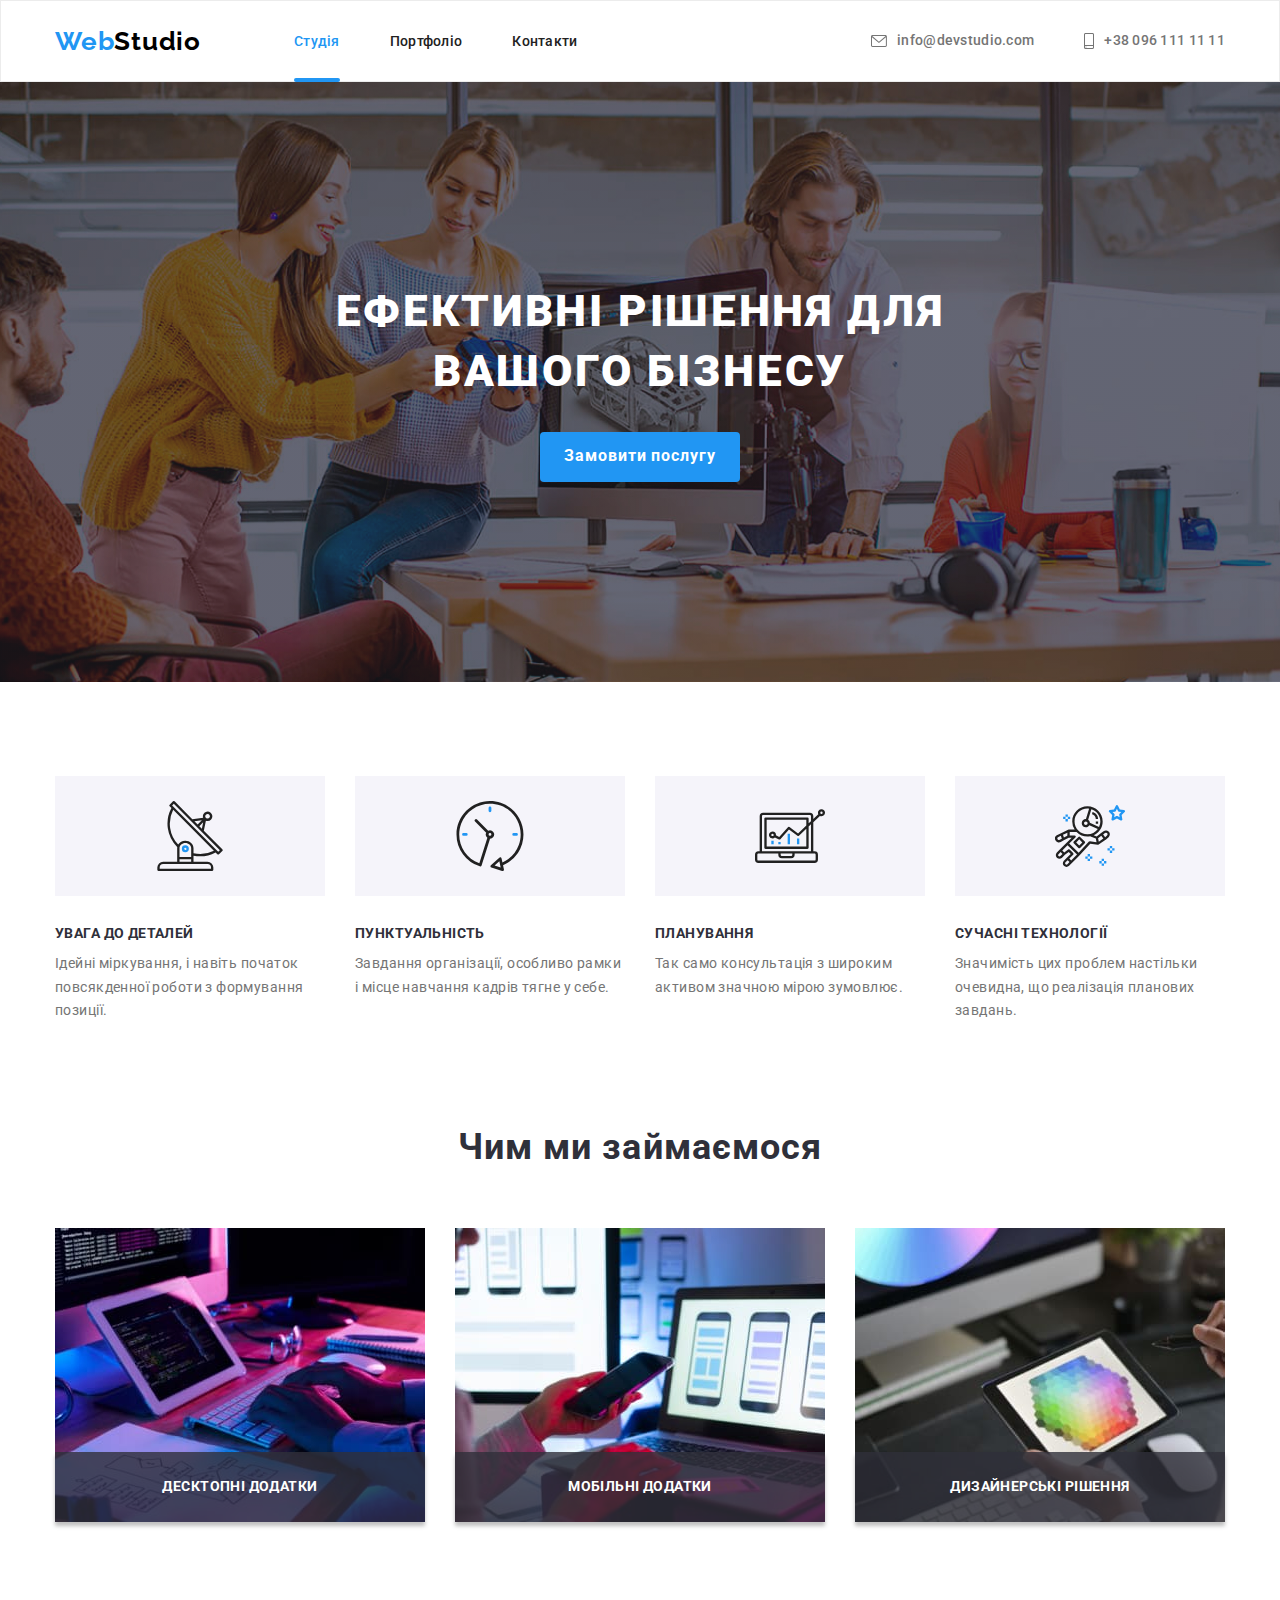
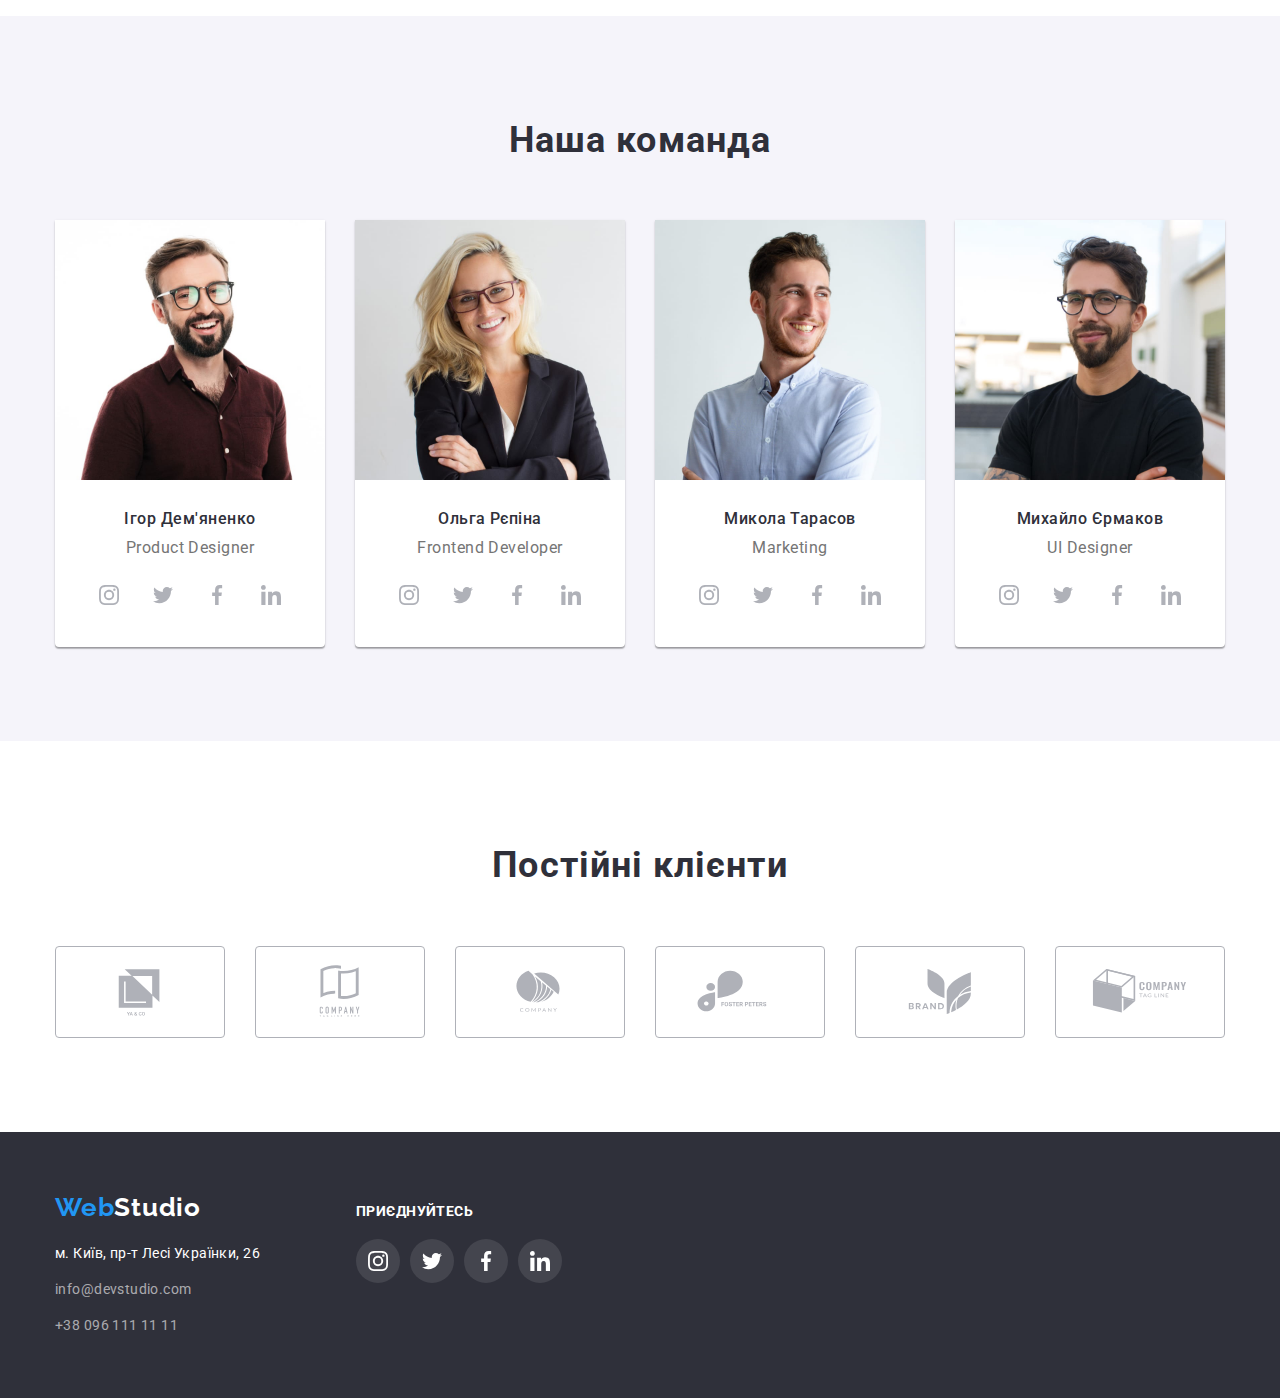
==== commit 84c171ac: "hw-6 relocate to repository 6" ====
--- a/index.html
+++ b/index.html
@@ -457,13 +457,26 @@
             </li>
           </ul>
         </div>
+        <!--FOOTER-FORM -->
         <!-- <div class="footer-form">
-          <div class="form">
-            <h2 class="form-heading">Підпишіться на розсилку</h2>
-            <form name="signup-form">
-              <input class="form-input" type="email" placeholder="Email" />
-            </form>
-          </div>
+          <form class="form-field" name="subscription-form">
+            <div class="form">
+              <label for="email" class="label">Підпишіться на розсилку</label>
+              <div class="input-and-btn">
+                <input
+                  class="form-input"
+                  type="email"
+                  id="email"
+                  placeholder="Email" />
+                <button type="submit" class="subsctibe-btn">
+                  Підписатися
+                  <svg width="24" height="24" class="icon-send">
+                    <use href="./images/icons.svg#icon-send"></use>
+                  </svg>
+                </button>
+              </div>
+            </div>
+          </form>
         </div> -->
       </div>
     </footer>
@@ -474,6 +487,62 @@
             <use href="./images/icons.svg#icon-close-black-18dp"></use>
           </svg>
         </button>
+        <!-- <h1 class="modal-title">Залиште свої дані, ми вам передзвонимо</h1>
+        <form class="modal-form">
+          <div class="modal-items">
+            <label class="form-label"
+              >Ім'я
+              <div class="modal-icon">
+                <input class="modal-form-input" type="name" name="name" />
+                <svg width="18" height="18" class="svg-form">
+                  <use href="./images/icons.svg#icon-person-black"></use>
+                </svg>
+              </div>
+            </label>
+          </div>
+          <div class="modal-items">
+            <label class="form-label"
+              >Телефон
+              <div class="modal-icon">
+                <input class="modal-form-input" type="tel" name="tel" />
+                <svg width="18" height="18" class="svg-form">
+                  <use href="./images/icons.svg#icon-phone-black"></use>
+                </svg>
+              </div>
+            </label>
+          </div>
+          <div class="modal-items">
+            <label class="form-label"
+              >Пошта
+              <div class="modal-icon">
+                <input class="modal-form-input" type="email" name="email" />
+                <svg width="18" height="18" class="svg-form">
+                  <use href="./images/icons.svg#icon-email-black"></use>
+                </svg>
+              </div>
+            </label>
+          </div>
+          <div class="modal-feedback">
+            <label for="comment" class="form-label">Коментар</label>
+            <textarea
+              name="comment"
+              id="comment"
+              placeholder="Введіть текст"></textarea>
+          </div>
+          <div class="policy">
+            <input
+              class="policy-checkbox visually-hidden"
+              type="checkbox"
+              name="policy"
+              value="policy"
+              id="policy" />
+            <label class="policy-label" for="policy">
+              Погоджуюся з розсилкою та приймаю
+              <a class="policy-link" href="#">Умови договору</a></label
+            >
+          </div>
+          <button class="modal-send-btn" type="submit">Відправити</button>
+        </form> -->
       </div>
     </div>
     <script src="./js/modal.js"></script>
--- a/css/styles.css
+++ b/css/styles.css
@@ -130,28 +130,15 @@
   color: var(--accent-text-color);
 }
 
-.links {
-  display: inline-block;
-  position: relative;
-}
-.links:hover::after,
-.links:focus::after {
-  content: "";
-  position: absolute;
-  top: 28px;
-  left: 0px;
-  width: 100%;
-  height: 4px;
-  border-radius: 2px;
-  background-color: var(--accent-text-color);
-}
 .nav-links .links {
   text-decoration: none;
   font-weight: 500;
   line-height: 1.14;
   letter-spacing: 0.02em;
   color: var(--secondary-text-color);
-  transition: var(--transition1);
+  transition-property: color;
+  transition-duration: 250ms;
+  transition-timing-function: cubic-bezier(0.4, 0, 0.2, 1);
 }
 .nav-links {
   display: flex;
@@ -169,23 +156,50 @@
 .nav-links .current {
   color: var(--accent-text-color);
 }
-
-.current::after {
+.links {
+  display: inline-block;
+  position: relative;
+  opacity: 1;
+}
+.links::after {
   content: "";
   position: absolute;
-  top: 28px;
+
   left: 0px;
   bottom: -33px;
   width: 100%;
   height: 4px;
   border-radius: 2px;
   background-color: var(--accent-text-color);
-}
-
-.current {
-  transition-property: background-color;
-  transition-duration: 250ms;
-  transition-timing-function: cubic-bezier(0.4, 0, 0.2, 1);
+  opacity: 0;
+  transition: opacity 250ms;
+}
+
+.links:hover::after,
+.links:focus::after {
+  content: "";
+  position: absolute;
+
+  left: 0px;
+  bottom: -33px;
+  width: 100%;
+  height: 4px;
+  border-radius: 2px;
+  background-color: var(--accent-text-color);
+  opacity: 1;
+}
+
+.current::after {
+  content: "";
+  position: absolute;
+
+  left: 0px;
+  bottom: -33px;
+  width: 100%;
+  height: 4px;
+  border-radius: 2px;
+  background-color: var(--accent-text-color);
+  opacity: 1;
 }
 /* ________КОНТАКТИ________*/
 
@@ -199,13 +213,17 @@
 .contact-links {
   display: flex;
   align-items: center;
-  transition: var(--transition1);
+  transition-property: color;
+  transition-duration: 250ms;
+  transition-timing-function: cubic-bezier(0.4, 0, 0.2, 1);
 }
 
 .icon-contact {
   margin-right: 10px;
   fill: currentColor;
-  transition: var(--transition1);
+  transition-property: fill;
+  transition-duration: 250ms;
+  transition-timing-function: cubic-bezier(0.4, 0, 0.2, 1);
 }
 .contacts .contact-links:hover {
   color: var(--accent-text-color);
@@ -278,7 +296,9 @@
   border: none;
   cursor: pointer;
 
-  transition: var(--transition2);
+  transition-property: background-color;
+  transition-duration: 250ms;
+  transition-timing-function: cubic-bezier(0.4, 0, 0.2, 1);
 }
 .hero-btn:hover,
 .hero-btn:focus {
@@ -336,7 +356,6 @@
 .about-img {
   position: relative;
   width: 370px;
-  min-height: ;
 }
 
 .overlay-text {
@@ -609,7 +628,7 @@
   border-radius: 50%;
   transition-property: background-color;
   transition-duration: 250ms;
-  transition-timing-function: calc(0.4, 0, 0.2, 1);
+  transition-timing-function: cubic-bezier(0.4, 0, 0.2, 1);
 }
 
 .footer-social-link:hover .footer-social-icons,
@@ -624,7 +643,7 @@
   fill: var(--third-text-color);
   transition-property: fill;
   transition-duration: 250ms;
-  transition-timing-function: calc(0.4, 0, 0.2, 1);
+  transition-timing-function: cubic-bezier(0.4, 0, 0.2, 1);
 }
 /*________ФІЛЬТР________*/
 
@@ -647,10 +666,9 @@
   border: transparent;
   cursor: pointer;
 
-  transition-property: color;
-  transition-property: background-color;
-  transition-duration: 250ms;
-  transition-timing-function: calc(0.4, 0, 0.2, 1);
+  transition-property: color, background-color, box-shadow;
+  transition-duration: 250ms;
+  transition-timing-function: cubic-bezier(0.4, 0, 0.2, 1);
 }
 .filtr-btn:hover,
 .filtr-btn:focus {
@@ -683,7 +701,7 @@
 
   transition-property: box-shadow;
   transition-duration: 250ms;
-  transition-timing-function: calc(0.4, 0, 0.2, 1);
+  transition-timing-function: cubic-bezier(0.4, 0, 0.2, 1);
 }
 .link-hover:hover {
   box-shadow: 0px 1px 1px rgba(0, 0, 0, 0.12), 0px 4px 4px rgba(0, 0, 0, 0.06),
@@ -712,7 +730,7 @@
 
   transition-property: transform;
   transition-duration: 250ms;
-  transition-timing-function: calc(0.4, 0, 0.2, 1);
+  transition-timing-function: cubic-bezier(0.4, 0, 0.2, 1);
 }
 
 .website-text {
@@ -753,7 +771,7 @@
   clip: rect(0 0 0 0);
   overflow: hidden;
 }
-
+/* _________MODAL________ */
 .backdrop {
   position: fixed;
   top: 50%;
@@ -762,21 +780,24 @@
   width: 100%;
   height: 100%;
   background: rgba(0, 0, 0, 0.2);
+  opacity: 1;
   transition: opacity 300ms linear, visibility 300ms linear;
 }
 
 .modal {
   position: absolute;
-  min-width: 528px;
-  min-height: 581px;
+  width: 528px;
+  height: 581px;
   top: 50%;
   left: 50%;
+  padding: 40px;
   transform: translate(-50%, -50%);
   background-color: #ffffff;
   box-shadow: 0px 1px 3px rgba(0, 0, 0, 0.12), 0px 1px 1px rgba(0, 0, 0, 0.14),
     0px 2px 1px rgba(0, 0, 0, 0.2);
   border-radius: 4px;
-  transition: transform 300ms linear;
+  opacity: 1;
+  transition: transform 700ms linear;
 }
 
 .backdrop.is-hidden .modal {
@@ -798,24 +819,188 @@
   background: #ffffff;
   border: 1px solid rgba(0, 0, 0, 0.1);
   border-radius: 50%;
-  box-shadow: 0px 1px 3px rgba(0, 0, 0, 0.12), 0px 1px 1px rgba(0, 0, 0, 0.14),
-    0px 2px 1px rgba(0, 0, 0, 0.2);
   cursor: pointer;
-}
+  transition: box-shadow 250ms cubic-bezier(0.4, 0, 0.2, 1);
+}
+/* .svg-close {
+  transition: fill 250ms cubic-bezier(0.4, 0, 0.2, 1);
+}
+.modal-close:focus .svg-close,
+.modal-close:hover .svg-close {
+  fill: var(--accent-text-color);
+} */
 .is-hidden {
   visibility: hidden;
   opacity: 0;
   pointer-events: none;
 }
 
+/* .modal-title {
+  margin-bottom: 12px;
+  font-weight: 700;
+  font-size: 20px;
+  line-height: 23px;
+  text-align: center;
+  letter-spacing: 0.03em;
+
+  color: #212121;
+}
+.modal-form {
+}
+
+.modal-items {
+  margin-bottom: 10px;
+}
+.form-label {
+  display: flex;
+  flex-direction: column;
+  font-weight: 400;
+  font-size: 12px;
+  line-height: 14px;
+  letter-spacing: 0.01em;
+
+  color: #757575;
+}
+.modal-icon {
+  position: relative;
+}
+.modal-form-input {
+  width: 100%;
+  height: 40px;
+  padding-top: 12px;
+  padding-bottom: 12px;
+  padding-left: 42px;
+  margin-top: 4px;
+  border: 1px solid rgba(33, 33, 33, 0.2);
+  border-radius: 4px;
+  cursor: pointer;
+  transition: border-color 250ms cubic-bezier(0.4, 0, 0.2, 1);
+}
+
+.modal-form-input:focus,
+.modal-form-input:hover {
+  border-color: var(--accent-text-color);
+  outline: transparent;
+}
+.modal-form-input:focus + .svg-form,
+.modal-form-input:hover + .svg-form {
+  fill: var(--accent-text-color);
+}
+.svg-form {
+  position: absolute;
+  top: 50%;
+  left: 12px;
+  transform: translateY(-50%);
+  transition: fill 250ms cubic-bezier(0.4, 0, 0.2, 1);
+}
+
+.modal-feedback {
+  display: flex;
+  flex-direction: column;
+  width: 100%;
+  margin-bottom: 20px;
+}
+
+textarea {
+  resize: none;
+  min-height: 120px;
+  margin-top: 4px;
+  padding: 12px 16px;
+  border: 1px solid rgba(33, 33, 33, 0.2);
+  border-radius: 4px;
+  transition: border-color 250ms cubic-bezier(0.4, 0, 0.2, 1);
+}
+textarea:focus,
+textarea:hover {
+  border-color: var(--accent-text-color);
+  outline: transparent;
+}
+.policy {
+  display: flex;
+  justify-content: center;
+  align-items: center;
+  margin-bottom: 30px;
+}
+.policy-checkbox:checked + label::before {
+  border: none;
+  background-image: url(../images/vector.svg);
+  background-color: var(--accent-text-color);
+  background-repeat: no-repeat;
+  background-position: center;
+  background-size: contain;
+}
+.policy-label {
+  display: flex;
+  align-items: center;
+}
+.policy-label::before {
+  content: "";
+  width: 16px;
+  height: 15px;
+  margin-right: 7px;
+
+  border-radius: 2px;
+}
+label a {
+  margin-left: 4px;
+}
+.policy-link {
+  font-weight: 400;
+  font-size: 14px;
+  line-height: 1.71;
+  letter-spacing: 0.03em;
+
+  color: var(--accent-text-color);
+}
+
+.modal-send-btn {
+  display: block;
+  min-width: 200px;
+  min-height: 50px;
+  margin-left: auto;
+  margin-right: auto;
+  text-align: center;
+  border-radius: 4px;
+  padding: 10px 24px;
+
+  background-color: var(--accent-text-color);
+  color: var(--third-text-color);
+  font-family: inherit;
+  font-weight: 700;
+  font-size: 16px;
+  letter-spacing: 0.06em;
+  border: none;
+  cursor: pointer;
+
+  transition-property: background-color;
+  transition-duration: 250ms;
+  transition-timing-function: cubic-bezier(0.4, 0, 0.2, 1);
+}
+.modal-send-btn:hover,
+.modal-send-btn:focus {
+  background-color: var(--btn-hover);
+} */
 /* ________FOOTER_FORM______HW 6 */
-/* .footer-form-follow {
+
+/* .footer-form {
+}
+.form-field {
+  display: flex;
+}
+.form-field input {
+  margin-right: 12px;
+  padding: 15px 16px;
 }
 .form {
-}
-
-.form-heading {
+  display: flex;
+  flex-direction: column;
+}
+.label {
   margin-bottom: 20px;
+
+  font-family: "Roboto";
+  font-style: normal;
+  font-weight: 700;
   font-size: 14px;
   line-height: 1.14;
   letter-spacing: 0.03em;
@@ -823,16 +1008,43 @@
 
   color: #ffffff;
 }
+.input-and-btn {
+  display: flex;
+}
 .form-input {
-  min-width: 285px;
-  min-height: 50px;
-  padding-left: 16px;
-  padding-top: 15px;
-  padding-bottom: 15px;
+  min-width: 358px;
+
+  font-weight: 400;
+  font-size: 16px;
+  line-height: 20px;
+  letter-spacing: 0.03em;
+
+  color: rgba(255, 255, 255, 0.6);
   background-color: var(--secondary-bg-color);
   border: 1px solid rgba(255, 255, 255, 0.3);
   filter: drop-shadow(0px 4px 4px rgba(0, 0, 0, 0.15));
   border-radius: 4px;
 }
-.follow-link {
+.subsctibe-btn {
+  display: flex;
+  flex-direction: row;
+
+  font-weight: 700;
+  font-size: 16px;
+  line-height: 30px;
+  padding: 10px 28px;
+  align-items: center;
+  text-align: center;
+  letter-spacing: 0.06em;
+
+  color: #ffffff;
+  background: #2196f3;
+  box-shadow: 0px 4px 4px rgba(0, 0, 0, 0.15);
+  border-radius: 4px;
+  border: var(--accent-text-color);
+  cursor: pointer;
+}
+.icon-send {
+  display: flex;
+  align-items: center;
 } */
